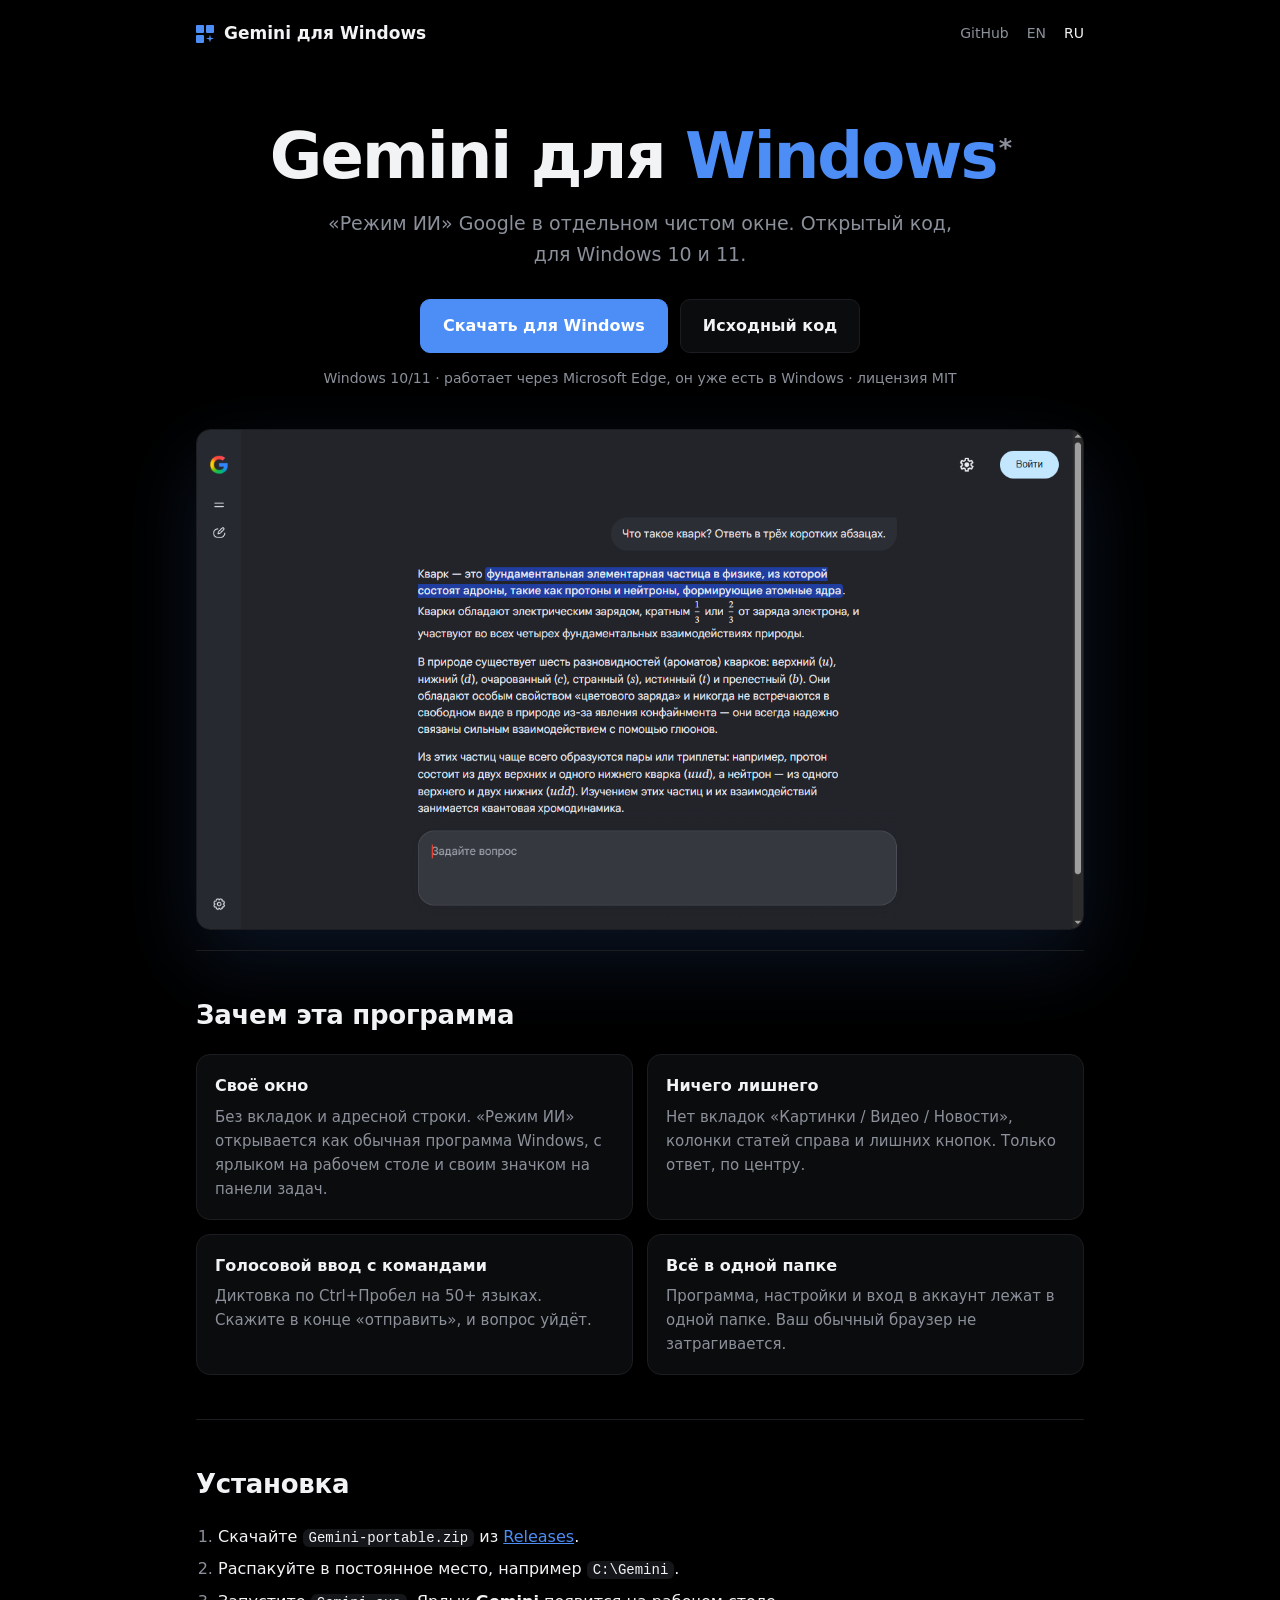
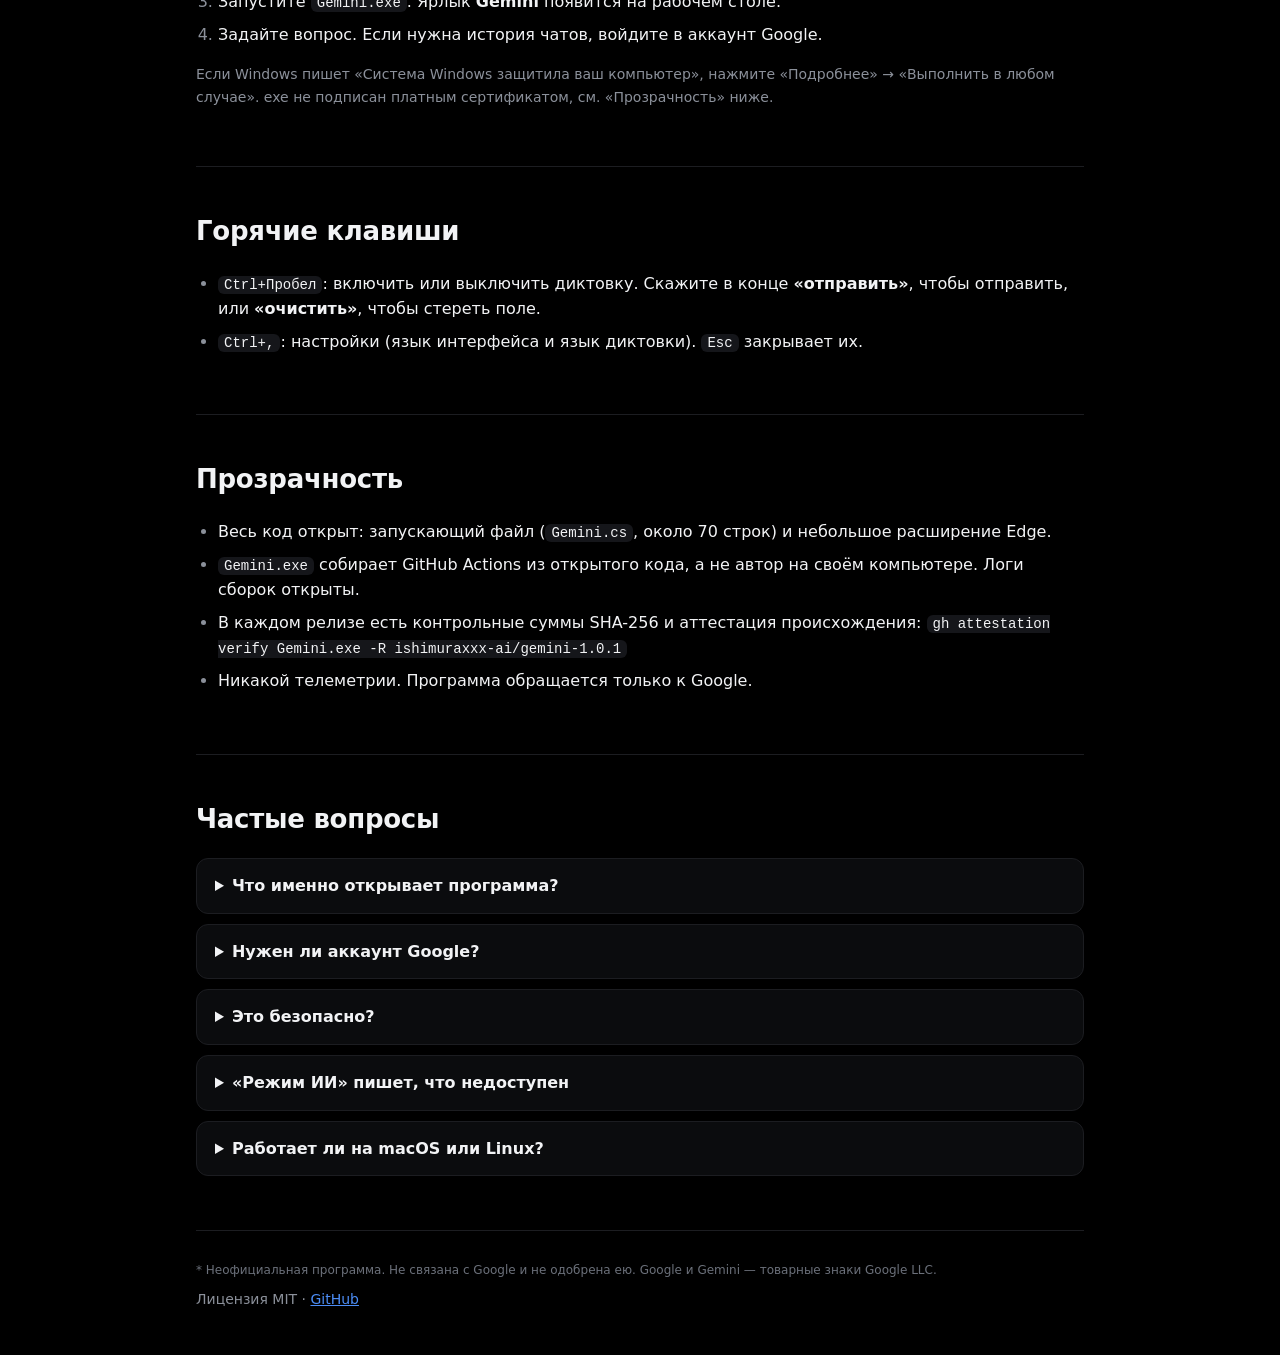
==== docs/ru/index.html @ 566ce3c9 "Gemini for Windows 1.0.1 Co-Authored-By: Claude Opus 5.5 <noreply@anthropic.com>" ====
<!doctype html>
<html lang="ru">
<head>
  <meta charset="utf-8">
  <meta name="viewport" content="width=device-width, initial-scale=1">
  <title>Gemini для Windows: «Режим ИИ» Google как программа для Windows 10/11 (бесплатно, открытый код)</title>
  <meta name="description" content="Бесплатная программа с открытым кодом для Windows 10 и 11: «Режим ИИ» Google (Gemini) в отдельном чистом окне с ярлыком на рабочем столе, без вкладок поиска и колонки источников, чат по центру и голосовой ввод с командами. Неофициальная.">
  <link rel="canonical" href="https://ishimuraxxx-ai.github.io/gemini-1.0.1/ru/">
  <link rel="alternate" hreflang="en" href="https://ishimuraxxx-ai.github.io/gemini-1.0.1/">
  <link rel="alternate" hreflang="ru" href="https://ishimuraxxx-ai.github.io/gemini-1.0.1/ru/">
  <link rel="alternate" hreflang="x-default" href="https://ishimuraxxx-ai.github.io/gemini-1.0.1/">
  <meta property="og:type" content="website">
  <meta property="og:locale" content="ru_RU">
  <meta property="og:title" content="Gemini для Windows: «Режим ИИ» Google как программа">
  <meta property="og:description" content="Бесплатная программа с открытым кодом для Windows 10 и 11: «Режим ИИ» Google (Gemini) в отдельном чистом окне.">
  <meta property="og:image" content="https://ishimuraxxx-ai.github.io/gemini-1.0.1/screenshot-ru.png">
  <meta name="theme-color" content="#000000">
  <link rel="icon" href="../logo.svg" type="image/svg+xml">
  <link rel="stylesheet" href="../style.css">
  <script type="application/ld+json">
  {
    "@context": "https://schema.org",
    "@type": "SoftwareApplication",
    "name": "Gemini для Windows",
    "inLanguage": "ru",
    "applicationCategory": "UtilitiesApplication",
    "operatingSystem": "Windows 10, Windows 11",
    "softwareVersion": "1.0.1",
    "description": "Неофициальная программа с открытым кодом для Windows 10 и 11: «Режим ИИ» Google (Gemini) в отдельном чистом окне Microsoft Edge с ярлыком на рабочем столе, без вкладок поиска и колонки источников, с чатом по центру и голосовым вводом с командами.",
    "offers": { "@type": "Offer", "price": "0", "priceCurrency": "RUB" },
    "license": "https://opensource.org/licenses/MIT",
    "downloadUrl": "https://github.com/ishimuraxxx-ai/gemini-1.0.1/releases/latest",
    "codeRepository": "https://github.com/ishimuraxxx-ai/gemini-1.0.1",
    "screenshot": "https://ishimuraxxx-ai.github.io/gemini-1.0.1/screenshot-ru.png"
  }
  </script>
  <script type="application/ld+json">
  {
    "@context": "https://schema.org",
    "@type": "FAQPage",
    "inLanguage": "ru",
    "mainEntity": [
      { "@type": "Question", "name": "Что открывает Gemini для Windows?",
        "acceptedAnswer": { "@type": "Answer", "text": "«Режим ИИ» Google (google.com/search?udm=50), ИИ-чат Google Поиска на базе Gemini, в отдельном окне Microsoft Edge. Вкладки поиска, колонка источников и лишние кнопки скрыты, чат стоит по центру." } },
      { "@type": "Question", "name": "Как установить на Windows 10 или 11?",
        "acceptedAnswer": { "@type": "Answer", "text": "Скачайте Gemini-portable.zip со страницы Releases на GitHub, распакуйте и запустите Gemini.exe. Ярлык Gemini появится на рабочем столе." } },
      { "@type": "Question", "name": "Нужен ли аккаунт Google?",
        "acceptedAnswer": { "@type": "Answer", "text": "Нет. «Режим ИИ» отвечает и без входа. Войдите в аккаунт, чтобы сохранялась история чатов." } },
      { "@type": "Question", "name": "Это безопасно?",
        "acceptedAnswer": { "@type": "Answer", "text": "Весь код открыт. Gemini.exe собирается публично на GitHub Actions с контрольными суммами SHA-256 и аттестацией происхождения. Программа не собирает данные." } },
      { "@type": "Question", "name": "Это официальная программа?",
        "acceptedAnswer": { "@type": "Answer", "text": "Нет. Это неофициальный проект с открытым кодом, не связанный с Google." } }
    ]
  }
  </script>
</head>
<body>
  <div class="wrap">
    <header>
      <a class="brand" href="index.html"><span class="win"><i></i><i></i><i></i><i></i></span>Gemini для Windows</a>
      <nav>
        <a href="https://github.com/ishimuraxxx-ai/gemini-1.0.1">GitHub</a>
        <a href="../index.html" hreflang="en">EN</a>
        <a href="index.html" aria-current="page">RU</a>
      </nav>
    </header>

    <main>
      <section class="hero">
        <h1>Gemini для <span>Windows</span><sup>*</sup></h1>
        <p class="lead">«Режим ИИ» Google в отдельном чистом окне. Открытый код, для Windows 10 и 11.</p>
        <div class="cta">
          <a class="btn primary" href="https://github.com/ishimuraxxx-ai/gemini-1.0.1/releases/latest">Скачать для Windows</a>
          <a class="btn" href="https://github.com/ishimuraxxx-ai/gemini-1.0.1">Исходный код</a>
        </div>
        <p class="note">Windows 10/11 · работает через Microsoft Edge, он уже есть в Windows · лицензия MIT</p>
        <div class="shot"><img src="../screenshot-ru.png" width="1280" height="720" alt="Gemini для Windows: ответ «Режима ИИ» Google в чистом тёмном окне, чат по центру"></div>
      </section>

      <section>
        <h2>Зачем эта программа</h2>
        <div class="grid">
          <div class="card"><h3>Своё окно</h3><p>Без вкладок и адресной строки. «Режим ИИ» открывается как обычная программа Windows, с ярлыком на рабочем столе и своим значком на панели задач.</p></div>
          <div class="card"><h3>Ничего лишнего</h3><p>Нет вкладок «Картинки / Видео / Новости», колонки статей справа и лишних кнопок. Только ответ, по центру.</p></div>
          <div class="card"><h3>Голосовой ввод с командами</h3><p>Диктовка по Ctrl+Пробел на 50+ языках. Скажите в конце «отправить», и вопрос уйдёт.</p></div>
          <div class="card"><h3>Всё в одной папке</h3><p>Программа, настройки и вход в аккаунт лежат в одной папке. Ваш обычный браузер не затрагивается.</p></div>
        </div>
      </section>

      <section>
        <h2>Установка</h2>
        <ol>
          <li>Скачайте <code>Gemini-portable.zip</code> из <a href="https://github.com/ishimuraxxx-ai/gemini-1.0.1/releases/latest">Releases</a>.</li>
          <li>Распакуйте в постоянное место, например <code>C:\Gemini</code>.</li>
          <li>Запустите <code>Gemini.exe</code>. Ярлык <b>Gemini</b> появится на рабочем столе.</li>
          <li>Задайте вопрос. Если нужна история чатов, войдите в аккаунт Google.</li>
        </ol>
        <p class="note">Если Windows пишет «Система Windows защитила ваш компьютер», нажмите «Подробнее» → «Выполнить в любом случае». exe не подписан платным сертификатом, см. «Прозрачность» ниже.</p>
      </section>

      <section>
        <h2>Горячие клавиши</h2>
        <ul>
          <li><code>Ctrl+Пробел</code>: включить или выключить диктовку. Скажите в конце <b>«отправить»</b>, чтобы отправить, или <b>«очистить»</b>, чтобы стереть поле.</li>
          <li><code>Ctrl+,</code>: настройки (язык интерфейса и язык диктовки). <code>Esc</code> закрывает их.</li>
        </ul>
      </section>

      <section>
        <h2>Прозрачность</h2>
        <ul>
          <li>Весь код открыт: запускающий файл (<code>Gemini.cs</code>, около 70 строк) и небольшое расширение Edge.</li>
          <li><code>Gemini.exe</code> собирает GitHub Actions из открытого кода, а не автор на своём компьютере. Логи сборок открыты.</li>
          <li>В каждом релизе есть контрольные суммы SHA-256 и аттестация происхождения: <code>gh attestation verify Gemini.exe -R ishimuraxxx-ai/gemini-1.0.1</code></li>
          <li>Никакой телеметрии. Программа обращается только к Google.</li>
        </ul>
      </section>

      <section>
        <h2>Частые вопросы</h2>
        <details><summary>Что именно открывает программа?</summary>
          <p>«Режим ИИ» Google (<code>google.com/search?udm=50</code>), ИИ-чат Google Поиска на базе Gemini. Программа показывает его в своём окне и прячет всё, кроме чата.</p></details>
        <details><summary>Нужен ли аккаунт Google?</summary>
          <p>Нет. «Режим ИИ» отвечает и без входа. Войдите в аккаунт, чтобы сохранялась история чатов.</p></details>
        <details><summary>Это безопасно?</summary>
          <p>Весь код открыт, exe собирается публично на GitHub Actions с контрольными суммами и аттестацией происхождения. Программа не собирает данные и хранит вход в аккаунт только в своей папке.</p></details>
        <details><summary>«Режим ИИ» пишет, что недоступен</summary>
          <p>«Режим ИИ» есть не во всех странах. Нужен VPN с сервером в стране, где он доступен.</p></details>
        <details><summary>Работает ли на macOS или Linux?</summary>
          <p>Нет, только Windows 10/11 с Microsoft Edge.</p></details>
      </section>
    </main>

    <footer>
      <p class="fine">* Неофициальная программа. Не связана с Google и не одобрена ею. Google и Gemini — товарные знаки Google LLC.</p>
      Лицензия MIT · <a href="https://github.com/ishimuraxxx-ai/gemini-1.0.1">GitHub</a>
    </footer>
  </div>
</body>
</html>
---- docs/style.css ----
:root {
  --bg: #000000; --fg: #f2f3f5; --muted: #8b909a; --line: #1c1d21; --card: #0b0c0e;
  --accent: #4c8df6; --accent-fg: #ffffff; --code: #15161a;
  color-scheme: dark;
}
* { box-sizing: border-box; }
html { -webkit-text-size-adjust: 100%; }
body {
  margin: 0; background: var(--bg); color: var(--fg);
  font: 16px/1.6 system-ui, -apple-system, "Segoe UI", Roboto, sans-serif;
}
.wrap { max-width: 920px; margin: 0 auto; padding: 0 16px; }
header { padding: 20px 0; display: flex; justify-content: space-between; align-items: center; gap: 12px; }
header .brand { display: flex; align-items: center; gap: 10px; font-weight: 700; font-size: 17px; color: var(--fg); text-decoration: none; }
header .brand .win { width: 18px; height: 18px; display: grid; grid-template-columns: 1fr 1fr; gap: 2px; }
header .brand .win i { background: var(--accent); border-radius: 1px; }
header .brand .win i:last-child { border-radius: 0; clip-path: polygon(50% 0, 60% 40%, 100% 50%, 60% 60%, 50% 100%, 40% 60%, 0 50%, 40% 40%); }
header nav { display: flex; gap: 18px; font-size: 14px; }
header nav a { color: var(--muted); text-decoration: none; }
header nav a:hover, header nav a[aria-current] { color: var(--fg); }
.hero { padding: 56px 0 12px; text-align: center; }
.badge { display: inline-block; font-size: 13px; color: var(--muted); border: 1px solid var(--line); border-radius: 999px; padding: 4px 12px; margin-bottom: 20px; }
.hero h1 { font-size: clamp(34px, 7vw, 64px); line-height: 1.05; margin: 0 0 18px; letter-spacing: -0.03em; font-weight: 800; }
.hero h1 span { color: var(--accent); }
.hero h1 sup { font-size: .4em; color: var(--muted); font-weight: 600; vertical-align: super; margin-left: 2px; }
.hero p.lead { font-size: 19px; color: var(--muted); margin: 0 auto 30px; max-width: 640px; }
.cta { display: flex; flex-wrap: wrap; justify-content: center; gap: 12px; margin-bottom: 14px; }
.btn {
  display: inline-block; padding: 13px 22px; border-radius: 10px; font-weight: 600; text-decoration: none;
  border: 1px solid var(--line); color: var(--fg); background: var(--card);
}
.btn:hover { border-color: #33353b; }
.btn.primary { background: var(--accent); border-color: var(--accent); color: var(--accent-fg); }
.btn.primary:hover { filter: brightness(1.08); }
.note { font-size: 14px; color: var(--muted); }
.shot { margin: 40px 0 8px; border-radius: 14px; overflow: hidden; border: 1px solid var(--line); box-shadow: 0 30px 80px rgba(76,141,246,.14); }
.shot img { display: block; width: 100%; height: auto; }
section { padding: 44px 0; border-top: 1px solid var(--line); }
section.hero { border-top: none; }
h2 { font-size: 26px; margin: 0 0 18px; letter-spacing: -0.01em; }
.grid { display: grid; grid-template-columns: repeat(2, 1fr); gap: 14px; }
@media (max-width: 640px) { .grid { grid-template-columns: 1fr; } }
.card { background: var(--card); border: 1px solid var(--line); border-radius: 14px; padding: 18px; }
.card h3 { margin: 0 0 6px; font-size: 16px; }
.card p { margin: 0; color: var(--muted); font-size: 15px; }
ol, ul { padding-left: 22px; }
li { margin: 7px 0; }
li::marker { color: var(--muted); }
code, pre { font-family: ui-monospace, Consolas, monospace; font-size: 14px; background: var(--code); border-radius: 6px; }
code { padding: 1px 6px; }
details { border: 1px solid var(--line); border-radius: 12px; padding: 14px 18px; margin: 10px 0; background: var(--card); }
summary { cursor: pointer; font-weight: 600; }
details p { margin: 10px 0 0; color: var(--muted); }
a { color: var(--accent); }
footer { padding: 30px 0 44px; border-top: 1px solid var(--line); color: var(--muted); font-size: 14px; }
footer .fine { margin: 0 0 8px; font-size: 12px; color: #6b707a; }
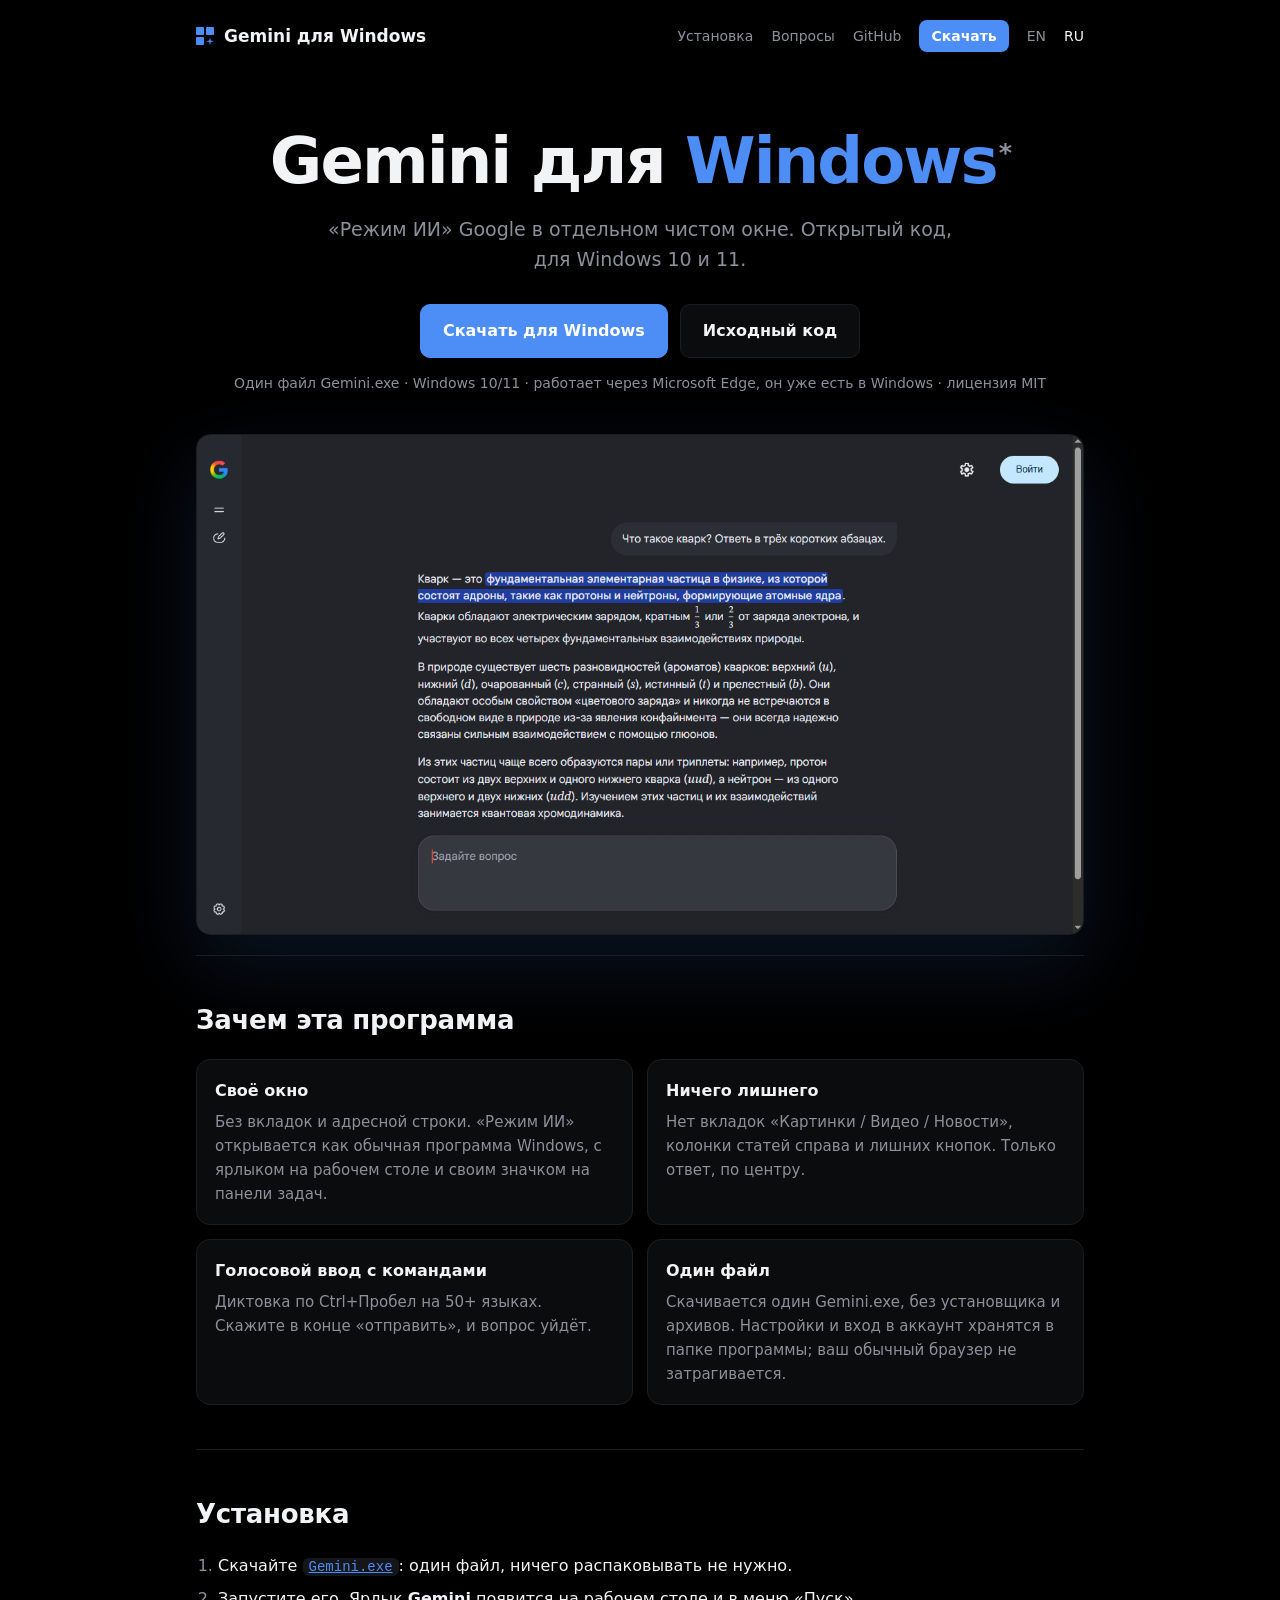
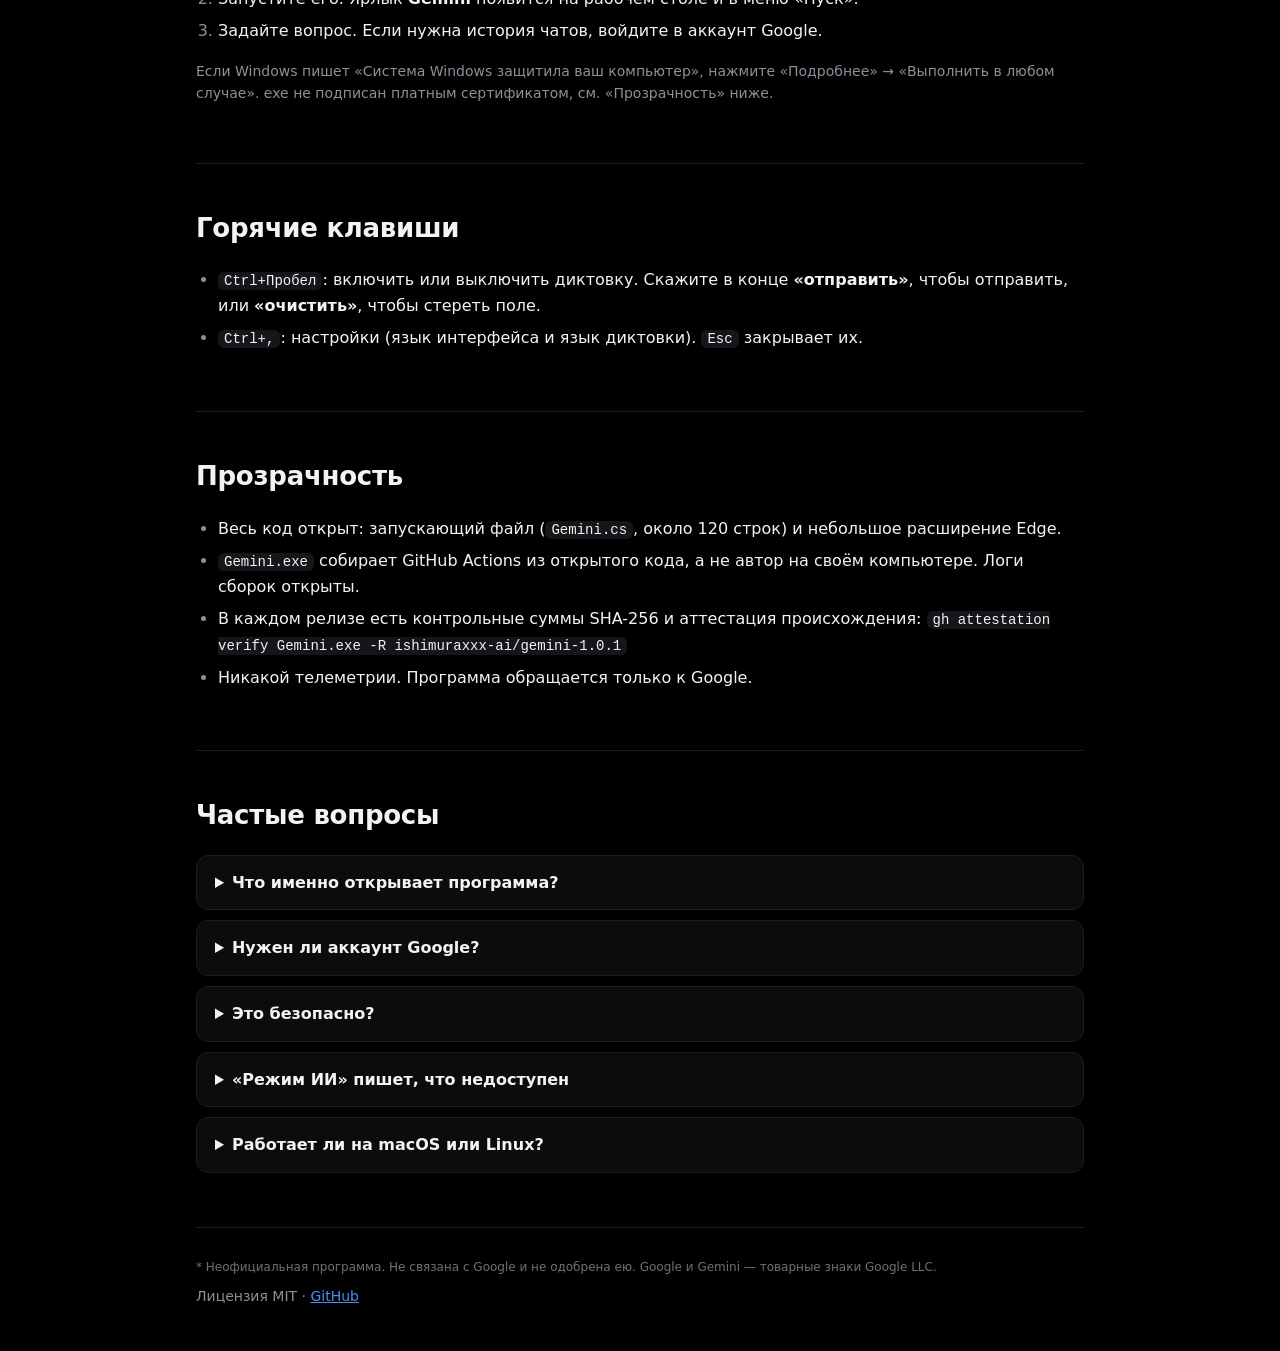
==== commit 77329815: "One-file download: Gemini.exe with the extension built in - build.ps1 embeds extension/ into Gemini." ====
--- a/docs/ru/index.html
+++ b/docs/ru/index.html
@@ -25,11 +25,11 @@
     "inLanguage": "ru",
     "applicationCategory": "UtilitiesApplication",
     "operatingSystem": "Windows 10, Windows 11",
-    "softwareVersion": "1.0.1",
+    "softwareVersion": "1.0.2",
     "description": "Неофициальная программа с открытым кодом для Windows 10 и 11: «Режим ИИ» Google (Gemini) в отдельном чистом окне Microsoft Edge с ярлыком на рабочем столе, без вкладок поиска и колонки источников, с чатом по центру и голосовым вводом с командами.",
     "offers": { "@type": "Offer", "price": "0", "priceCurrency": "RUB" },
     "license": "https://opensource.org/licenses/MIT",
-    "downloadUrl": "https://github.com/ishimuraxxx-ai/gemini-1.0.1/releases/latest",
+    "downloadUrl": "https://github.com/ishimuraxxx-ai/gemini-1.0.1/releases/latest/download/Gemini.exe",
     "codeRepository": "https://github.com/ishimuraxxx-ai/gemini-1.0.1",
     "screenshot": "https://ishimuraxxx-ai.github.io/gemini-1.0.1/screenshot-ru.png"
   }
@@ -43,7 +43,7 @@
       { "@type": "Question", "name": "Что открывает Gemini для Windows?",
         "acceptedAnswer": { "@type": "Answer", "text": "«Режим ИИ» Google (google.com/search?udm=50), ИИ-чат Google Поиска на базе Gemini, в отдельном окне Microsoft Edge. Вкладки поиска, колонка источников и лишние кнопки скрыты, чат стоит по центру." } },
       { "@type": "Question", "name": "Как установить на Windows 10 или 11?",
-        "acceptedAnswer": { "@type": "Answer", "text": "Скачайте Gemini-portable.zip со страницы Releases на GitHub, распакуйте и запустите Gemini.exe. Ярлык Gemini появится на рабочем столе." } },
+        "acceptedAnswer": { "@type": "Answer", "text": "Скачайте Gemini.exe (один файл) со страницы Releases на GitHub и запустите. Ярлык Gemini появится на рабочем столе и в меню «Пуск»." } },
       { "@type": "Question", "name": "Нужен ли аккаунт Google?",
         "acceptedAnswer": { "@type": "Answer", "text": "Нет. «Режим ИИ» отвечает и без входа. Войдите в аккаунт, чтобы сохранялась история чатов." } },
       { "@type": "Question", "name": "Это безопасно?",
@@ -59,7 +59,10 @@
     <header>
       <a class="brand" href="index.html"><span class="win"><i></i><i></i><i></i><i></i></span>Gemini для Windows</a>
       <nav>
+        <a href="#install">Установка</a>
+        <a href="#faq">Вопросы</a>
         <a href="https://github.com/ishimuraxxx-ai/gemini-1.0.1">GitHub</a>
+        <a class="dl" href="https://github.com/ishimuraxxx-ai/gemini-1.0.1/releases/latest/download/Gemini.exe">Скачать</a>
         <a href="../index.html" hreflang="en">EN</a>
         <a href="index.html" aria-current="page">RU</a>
       </nav>
@@ -70,10 +73,10 @@
         <h1>Gemini для <span>Windows</span><sup>*</sup></h1>
         <p class="lead">«Режим ИИ» Google в отдельном чистом окне. Открытый код, для Windows 10 и 11.</p>
         <div class="cta">
-          <a class="btn primary" href="https://github.com/ishimuraxxx-ai/gemini-1.0.1/releases/latest">Скачать для Windows</a>
+          <a class="btn primary" href="https://github.com/ishimuraxxx-ai/gemini-1.0.1/releases/latest/download/Gemini.exe">Скачать для Windows</a>
           <a class="btn" href="https://github.com/ishimuraxxx-ai/gemini-1.0.1">Исходный код</a>
         </div>
-        <p class="note">Windows 10/11 · работает через Microsoft Edge, он уже есть в Windows · лицензия MIT</p>
+        <p class="note">Один файл Gemini.exe · Windows 10/11 · работает через Microsoft Edge, он уже есть в Windows · лицензия MIT</p>
         <div class="shot"><img src="../screenshot-ru.png" width="1280" height="720" alt="Gemini для Windows: ответ «Режима ИИ» Google в чистом тёмном окне, чат по центру"></div>
       </section>
 
@@ -83,16 +86,15 @@
           <div class="card"><h3>Своё окно</h3><p>Без вкладок и адресной строки. «Режим ИИ» открывается как обычная программа Windows, с ярлыком на рабочем столе и своим значком на панели задач.</p></div>
           <div class="card"><h3>Ничего лишнего</h3><p>Нет вкладок «Картинки / Видео / Новости», колонки статей справа и лишних кнопок. Только ответ, по центру.</p></div>
           <div class="card"><h3>Голосовой ввод с командами</h3><p>Диктовка по Ctrl+Пробел на 50+ языках. Скажите в конце «отправить», и вопрос уйдёт.</p></div>
-          <div class="card"><h3>Всё в одной папке</h3><p>Программа, настройки и вход в аккаунт лежат в одной папке. Ваш обычный браузер не затрагивается.</p></div>
+          <div class="card"><h3>Один файл</h3><p>Скачивается один Gemini.exe, без установщика и архивов. Настройки и вход в аккаунт хранятся в папке программы; ваш обычный браузер не затрагивается.</p></div>
         </div>
       </section>
 
-      <section>
+      <section id="install">
         <h2>Установка</h2>
         <ol>
-          <li>Скачайте <code>Gemini-portable.zip</code> из <a href="https://github.com/ishimuraxxx-ai/gemini-1.0.1/releases/latest">Releases</a>.</li>
-          <li>Распакуйте в постоянное место, например <code>C:\Gemini</code>.</li>
-          <li>Запустите <code>Gemini.exe</code>. Ярлык <b>Gemini</b> появится на рабочем столе.</li>
+          <li>Скачайте <a href="https://github.com/ishimuraxxx-ai/gemini-1.0.1/releases/latest/download/Gemini.exe"><code>Gemini.exe</code></a>: один файл, ничего распаковывать не нужно.</li>
+          <li>Запустите его. Ярлык <b>Gemini</b> появится на рабочем столе и в меню «Пуск».</li>
           <li>Задайте вопрос. Если нужна история чатов, войдите в аккаунт Google.</li>
         </ol>
         <p class="note">Если Windows пишет «Система Windows защитила ваш компьютер», нажмите «Подробнее» → «Выполнить в любом случае». exe не подписан платным сертификатом, см. «Прозрачность» ниже.</p>
@@ -109,14 +111,14 @@
       <section>
         <h2>Прозрачность</h2>
         <ul>
-          <li>Весь код открыт: запускающий файл (<code>Gemini.cs</code>, около 70 строк) и небольшое расширение Edge.</li>
+          <li>Весь код открыт: запускающий файл (<code>Gemini.cs</code>, около 120 строк) и небольшое расширение Edge.</li>
           <li><code>Gemini.exe</code> собирает GitHub Actions из открытого кода, а не автор на своём компьютере. Логи сборок открыты.</li>
           <li>В каждом релизе есть контрольные суммы SHA-256 и аттестация происхождения: <code>gh attestation verify Gemini.exe -R ishimuraxxx-ai/gemini-1.0.1</code></li>
           <li>Никакой телеметрии. Программа обращается только к Google.</li>
         </ul>
       </section>
 
-      <section>
+      <section id="faq">
         <h2>Частые вопросы</h2>
         <details><summary>Что именно открывает программа?</summary>
           <p>«Режим ИИ» Google (<code>google.com/search?udm=50</code>), ИИ-чат Google Поиска на базе Gemini. Программа показывает его в своём окне и прячет всё, кроме чата.</p></details>
--- a/docs/style.css
+++ b/docs/style.css
@@ -15,9 +15,12 @@
 header .brand .win { width: 18px; height: 18px; display: grid; grid-template-columns: 1fr 1fr; gap: 2px; }
 header .brand .win i { background: var(--accent); border-radius: 1px; }
 header .brand .win i:last-child { border-radius: 0; clip-path: polygon(50% 0, 60% 40%, 100% 50%, 60% 60%, 50% 100%, 40% 60%, 0 50%, 40% 40%); }
-header nav { display: flex; gap: 18px; font-size: 14px; }
+header nav { display: flex; flex-wrap: wrap; justify-content: flex-end; align-items: center; gap: 6px 18px; font-size: 14px; }
 header nav a { color: var(--muted); text-decoration: none; }
 header nav a:hover, header nav a[aria-current] { color: var(--fg); }
+header nav a.dl { color: var(--accent-fg); background: var(--accent); padding: 5px 12px; border-radius: 8px; font-weight: 600; }
+header nav a.dl:hover { filter: brightness(1.08); }
+@media (max-width: 560px) { header nav a[href^="#"] { display: none; } }
 .hero { padding: 56px 0 12px; text-align: center; }
 .badge { display: inline-block; font-size: 13px; color: var(--muted); border: 1px solid var(--line); border-radius: 999px; padding: 4px 12px; margin-bottom: 20px; }
 .hero h1 { font-size: clamp(34px, 7vw, 64px); line-height: 1.05; margin: 0 0 18px; letter-spacing: -0.03em; font-weight: 800; }
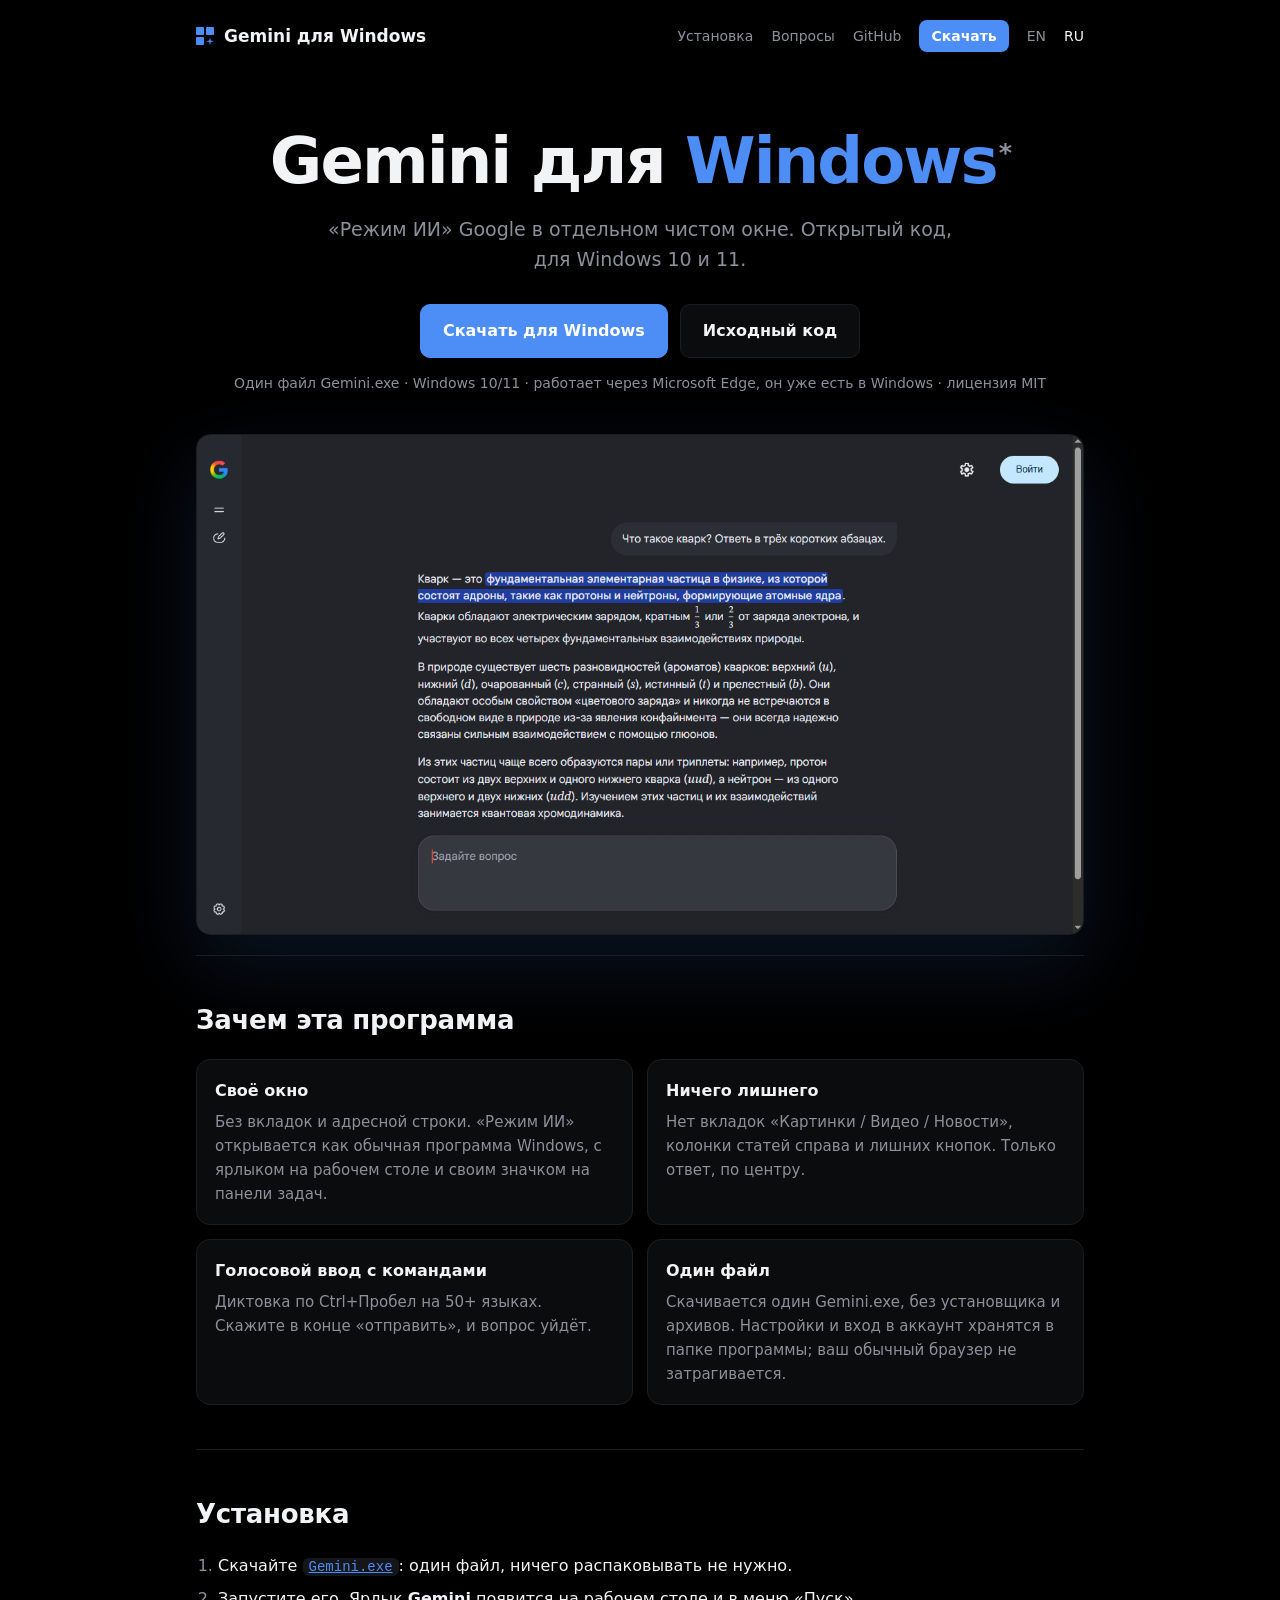
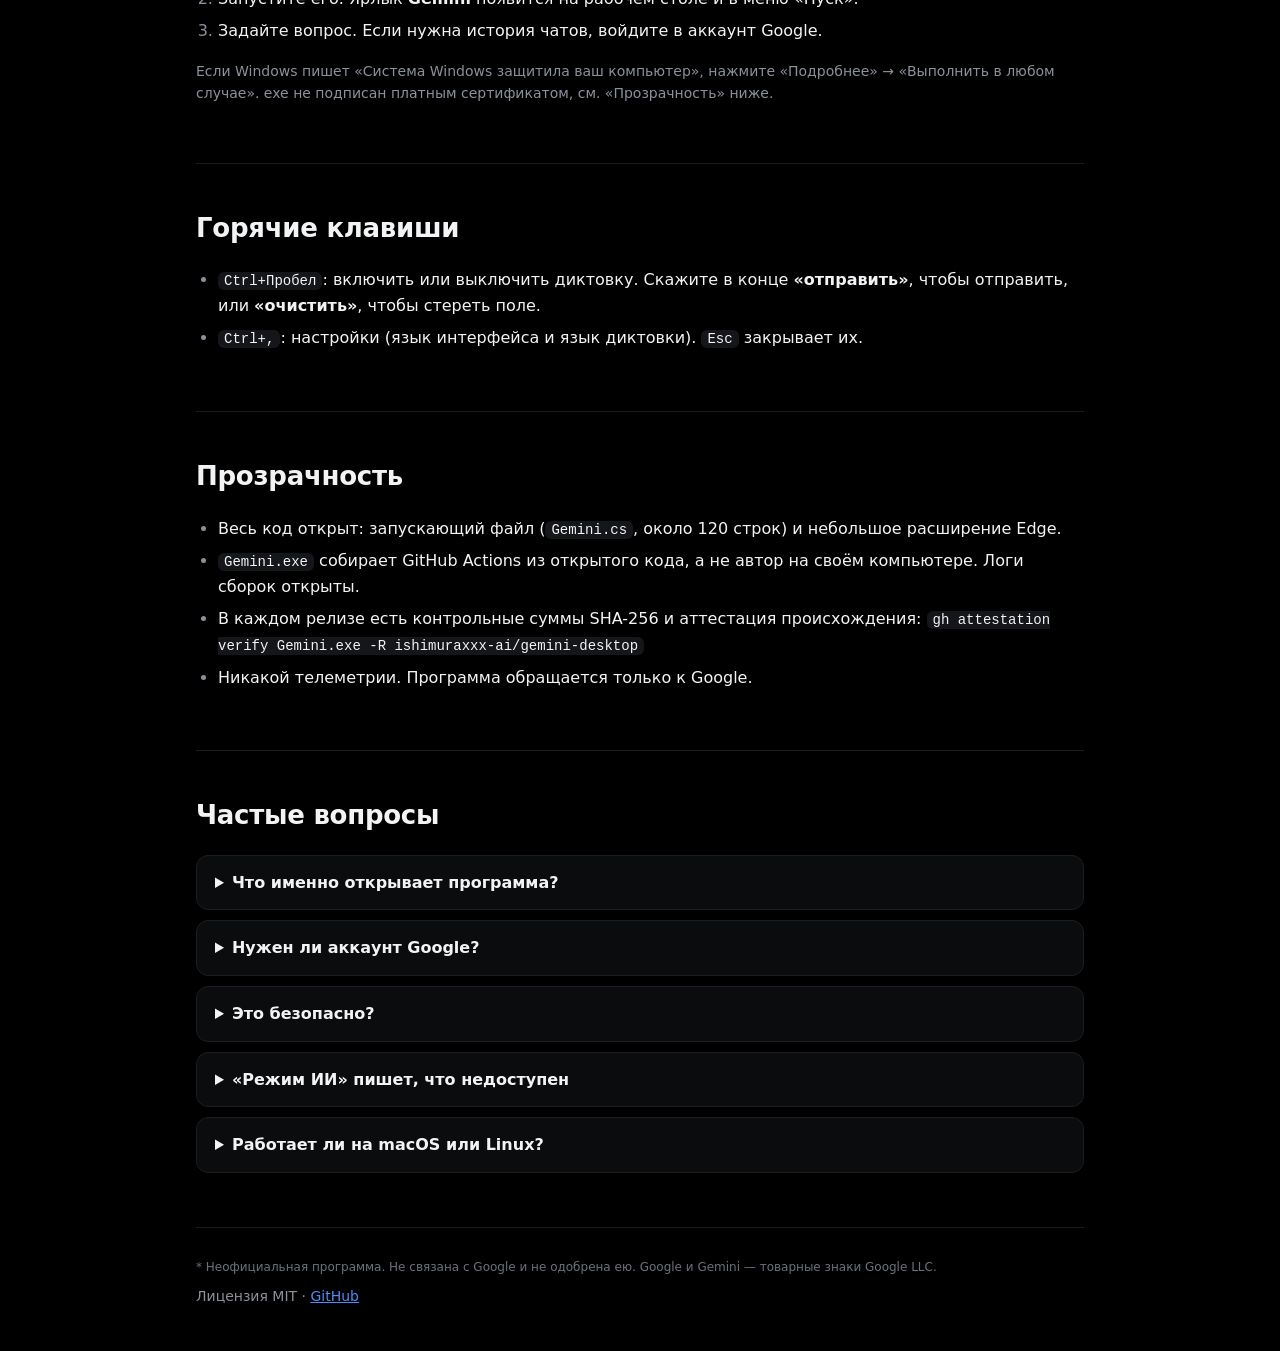
==== commit 6202fe36: "Repository renamed to gemini-desktop: update links Co-Authored-By: Claude Opus 5.5 <noreply@anthropi" ====
--- a/docs/ru/index.html
+++ b/docs/ru/index.html
@@ -5,15 +5,15 @@
   <meta name="viewport" content="width=device-width, initial-scale=1">
   <title>Gemini для Windows: «Режим ИИ» Google как программа для Windows 10/11 (бесплатно, открытый код)</title>
   <meta name="description" content="Бесплатная программа с открытым кодом для Windows 10 и 11: «Режим ИИ» Google (Gemini) в отдельном чистом окне с ярлыком на рабочем столе, без вкладок поиска и колонки источников, чат по центру и голосовой ввод с командами. Неофициальная.">
-  <link rel="canonical" href="https://ishimuraxxx-ai.github.io/gemini-1.0.1/ru/">
-  <link rel="alternate" hreflang="en" href="https://ishimuraxxx-ai.github.io/gemini-1.0.1/">
-  <link rel="alternate" hreflang="ru" href="https://ishimuraxxx-ai.github.io/gemini-1.0.1/ru/">
-  <link rel="alternate" hreflang="x-default" href="https://ishimuraxxx-ai.github.io/gemini-1.0.1/">
+  <link rel="canonical" href="https://ishimuraxxx-ai.github.io/gemini-desktop/ru/">
+  <link rel="alternate" hreflang="en" href="https://ishimuraxxx-ai.github.io/gemini-desktop/">
+  <link rel="alternate" hreflang="ru" href="https://ishimuraxxx-ai.github.io/gemini-desktop/ru/">
+  <link rel="alternate" hreflang="x-default" href="https://ishimuraxxx-ai.github.io/gemini-desktop/">
   <meta property="og:type" content="website">
   <meta property="og:locale" content="ru_RU">
   <meta property="og:title" content="Gemini для Windows: «Режим ИИ» Google как программа">
   <meta property="og:description" content="Бесплатная программа с открытым кодом для Windows 10 и 11: «Режим ИИ» Google (Gemini) в отдельном чистом окне.">
-  <meta property="og:image" content="https://ishimuraxxx-ai.github.io/gemini-1.0.1/screenshot-ru.png">
+  <meta property="og:image" content="https://ishimuraxxx-ai.github.io/gemini-desktop/screenshot-ru.png">
   <meta name="theme-color" content="#000000">
   <link rel="icon" href="../logo.svg" type="image/svg+xml">
   <link rel="stylesheet" href="../style.css">
@@ -25,13 +25,13 @@
     "inLanguage": "ru",
     "applicationCategory": "UtilitiesApplication",
     "operatingSystem": "Windows 10, Windows 11",
-    "softwareVersion": "1.0.2",
+    "softwareVersion": "1.0.3",
     "description": "Неофициальная программа с открытым кодом для Windows 10 и 11: «Режим ИИ» Google (Gemini) в отдельном чистом окне Microsoft Edge с ярлыком на рабочем столе, без вкладок поиска и колонки источников, с чатом по центру и голосовым вводом с командами.",
     "offers": { "@type": "Offer", "price": "0", "priceCurrency": "RUB" },
     "license": "https://opensource.org/licenses/MIT",
-    "downloadUrl": "https://github.com/ishimuraxxx-ai/gemini-1.0.1/releases/latest/download/Gemini.exe",
-    "codeRepository": "https://github.com/ishimuraxxx-ai/gemini-1.0.1",
-    "screenshot": "https://ishimuraxxx-ai.github.io/gemini-1.0.1/screenshot-ru.png"
+    "downloadUrl": "https://github.com/ishimuraxxx-ai/gemini-desktop/releases/latest/download/Gemini.exe",
+    "codeRepository": "https://github.com/ishimuraxxx-ai/gemini-desktop",
+    "screenshot": "https://ishimuraxxx-ai.github.io/gemini-desktop/screenshot-ru.png"
   }
   </script>
   <script type="application/ld+json">
@@ -61,8 +61,8 @@
       <nav>
         <a href="#install">Установка</a>
         <a href="#faq">Вопросы</a>
-        <a href="https://github.com/ishimuraxxx-ai/gemini-1.0.1">GitHub</a>
-        <a class="dl" href="https://github.com/ishimuraxxx-ai/gemini-1.0.1/releases/latest/download/Gemini.exe">Скачать</a>
+        <a href="https://github.com/ishimuraxxx-ai/gemini-desktop">GitHub</a>
+        <a class="dl" href="https://github.com/ishimuraxxx-ai/gemini-desktop/releases/latest/download/Gemini.exe">Скачать</a>
         <a href="../index.html" hreflang="en">EN</a>
         <a href="index.html" aria-current="page">RU</a>
       </nav>
@@ -73,8 +73,8 @@
         <h1>Gemini для <span>Windows</span><sup>*</sup></h1>
         <p class="lead">«Режим ИИ» Google в отдельном чистом окне. Открытый код, для Windows 10 и 11.</p>
         <div class="cta">
-          <a class="btn primary" href="https://github.com/ishimuraxxx-ai/gemini-1.0.1/releases/latest/download/Gemini.exe">Скачать для Windows</a>
-          <a class="btn" href="https://github.com/ishimuraxxx-ai/gemini-1.0.1">Исходный код</a>
+          <a class="btn primary" href="https://github.com/ishimuraxxx-ai/gemini-desktop/releases/latest/download/Gemini.exe">Скачать для Windows</a>
+          <a class="btn" href="https://github.com/ishimuraxxx-ai/gemini-desktop">Исходный код</a>
         </div>
         <p class="note">Один файл Gemini.exe · Windows 10/11 · работает через Microsoft Edge, он уже есть в Windows · лицензия MIT</p>
         <div class="shot"><img src="../screenshot-ru.png" width="1280" height="720" alt="Gemini для Windows: ответ «Режима ИИ» Google в чистом тёмном окне, чат по центру"></div>
@@ -93,7 +93,7 @@
       <section id="install">
         <h2>Установка</h2>
         <ol>
-          <li>Скачайте <a href="https://github.com/ishimuraxxx-ai/gemini-1.0.1/releases/latest/download/Gemini.exe"><code>Gemini.exe</code></a>: один файл, ничего распаковывать не нужно.</li>
+          <li>Скачайте <a href="https://github.com/ishimuraxxx-ai/gemini-desktop/releases/latest/download/Gemini.exe"><code>Gemini.exe</code></a>: один файл, ничего распаковывать не нужно.</li>
           <li>Запустите его. Ярлык <b>Gemini</b> появится на рабочем столе и в меню «Пуск».</li>
           <li>Задайте вопрос. Если нужна история чатов, войдите в аккаунт Google.</li>
         </ol>
@@ -113,7 +113,7 @@
         <ul>
           <li>Весь код открыт: запускающий файл (<code>Gemini.cs</code>, около 120 строк) и небольшое расширение Edge.</li>
           <li><code>Gemini.exe</code> собирает GitHub Actions из открытого кода, а не автор на своём компьютере. Логи сборок открыты.</li>
-          <li>В каждом релизе есть контрольные суммы SHA-256 и аттестация происхождения: <code>gh attestation verify Gemini.exe -R ishimuraxxx-ai/gemini-1.0.1</code></li>
+          <li>В каждом релизе есть контрольные суммы SHA-256 и аттестация происхождения: <code>gh attestation verify Gemini.exe -R ishimuraxxx-ai/gemini-desktop</code></li>
           <li>Никакой телеметрии. Программа обращается только к Google.</li>
         </ul>
       </section>
@@ -135,7 +135,7 @@
 
     <footer>
       <p class="fine">* Неофициальная программа. Не связана с Google и не одобрена ею. Google и Gemini — товарные знаки Google LLC.</p>
-      Лицензия MIT · <a href="https://github.com/ishimuraxxx-ai/gemini-1.0.1">GitHub</a>
+      Лицензия MIT · <a href="https://github.com/ishimuraxxx-ai/gemini-desktop">GitHub</a>
     </footer>
   </div>
 </body>
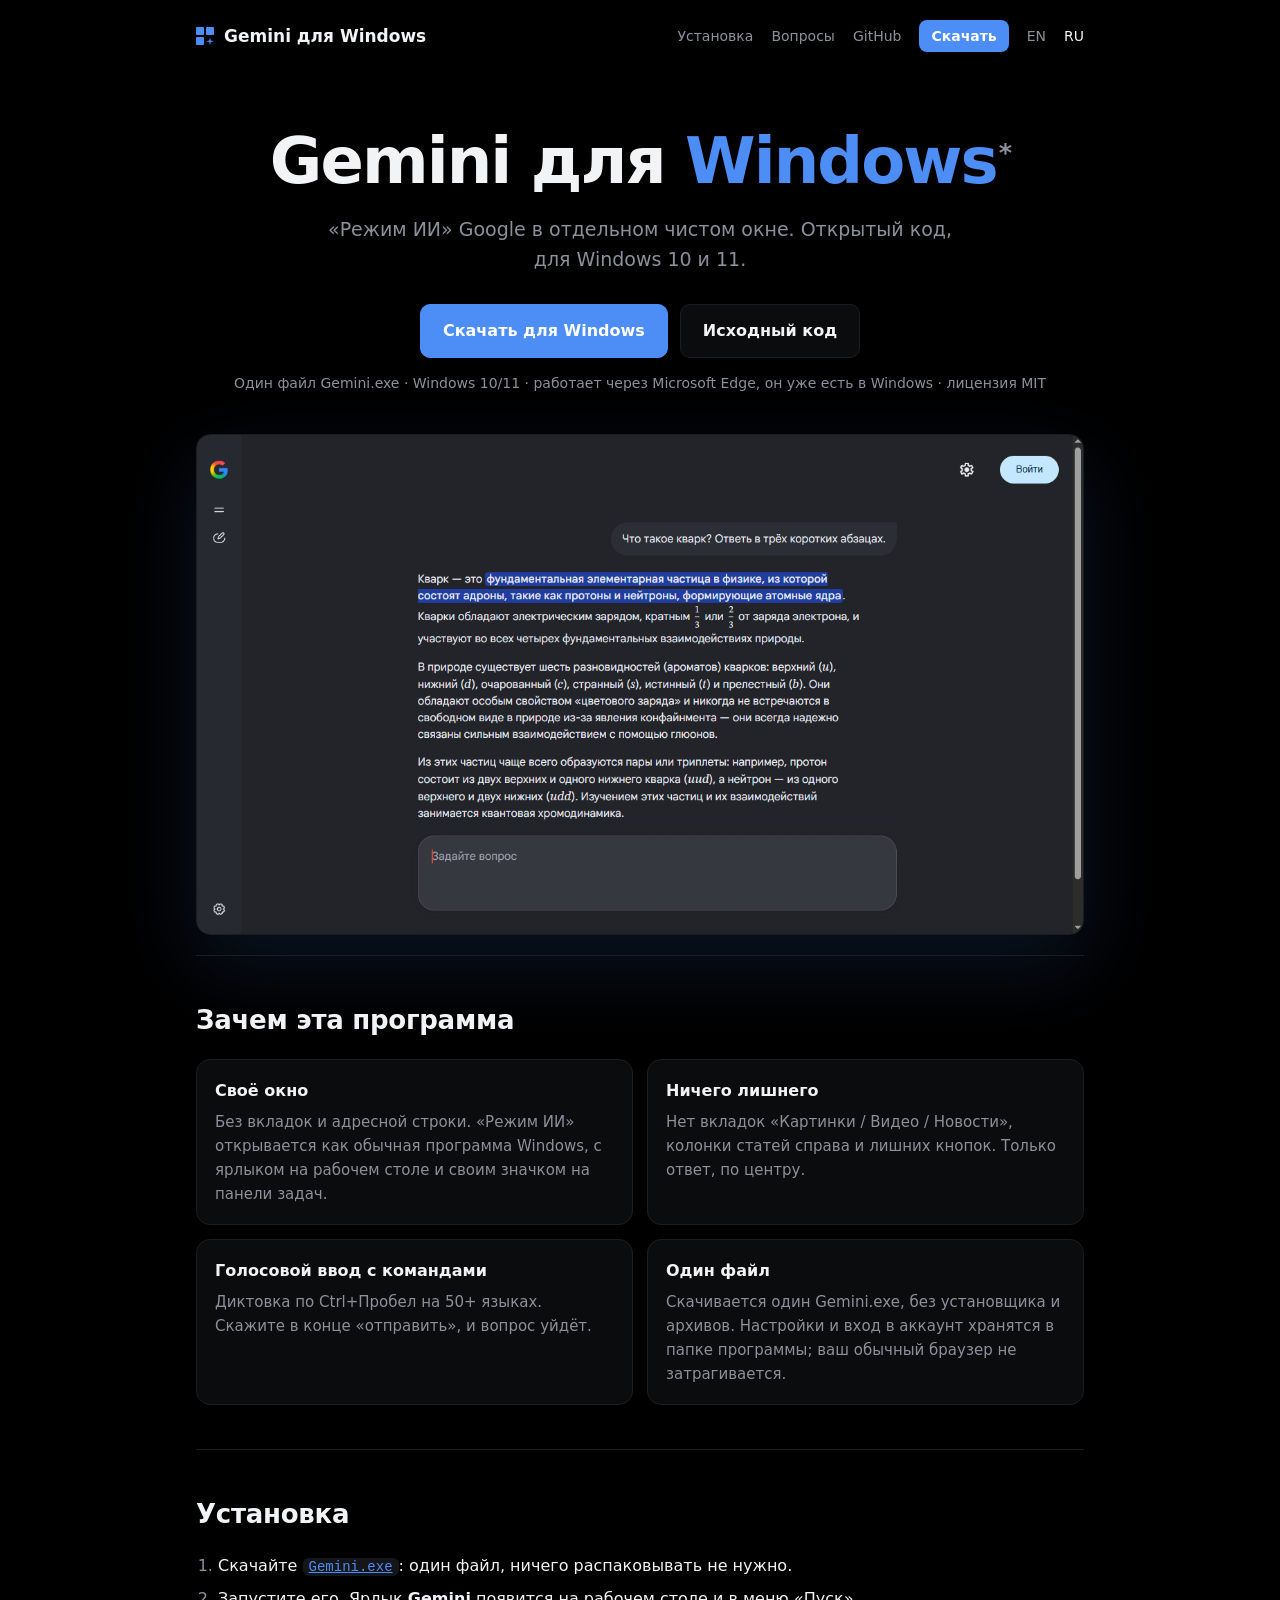
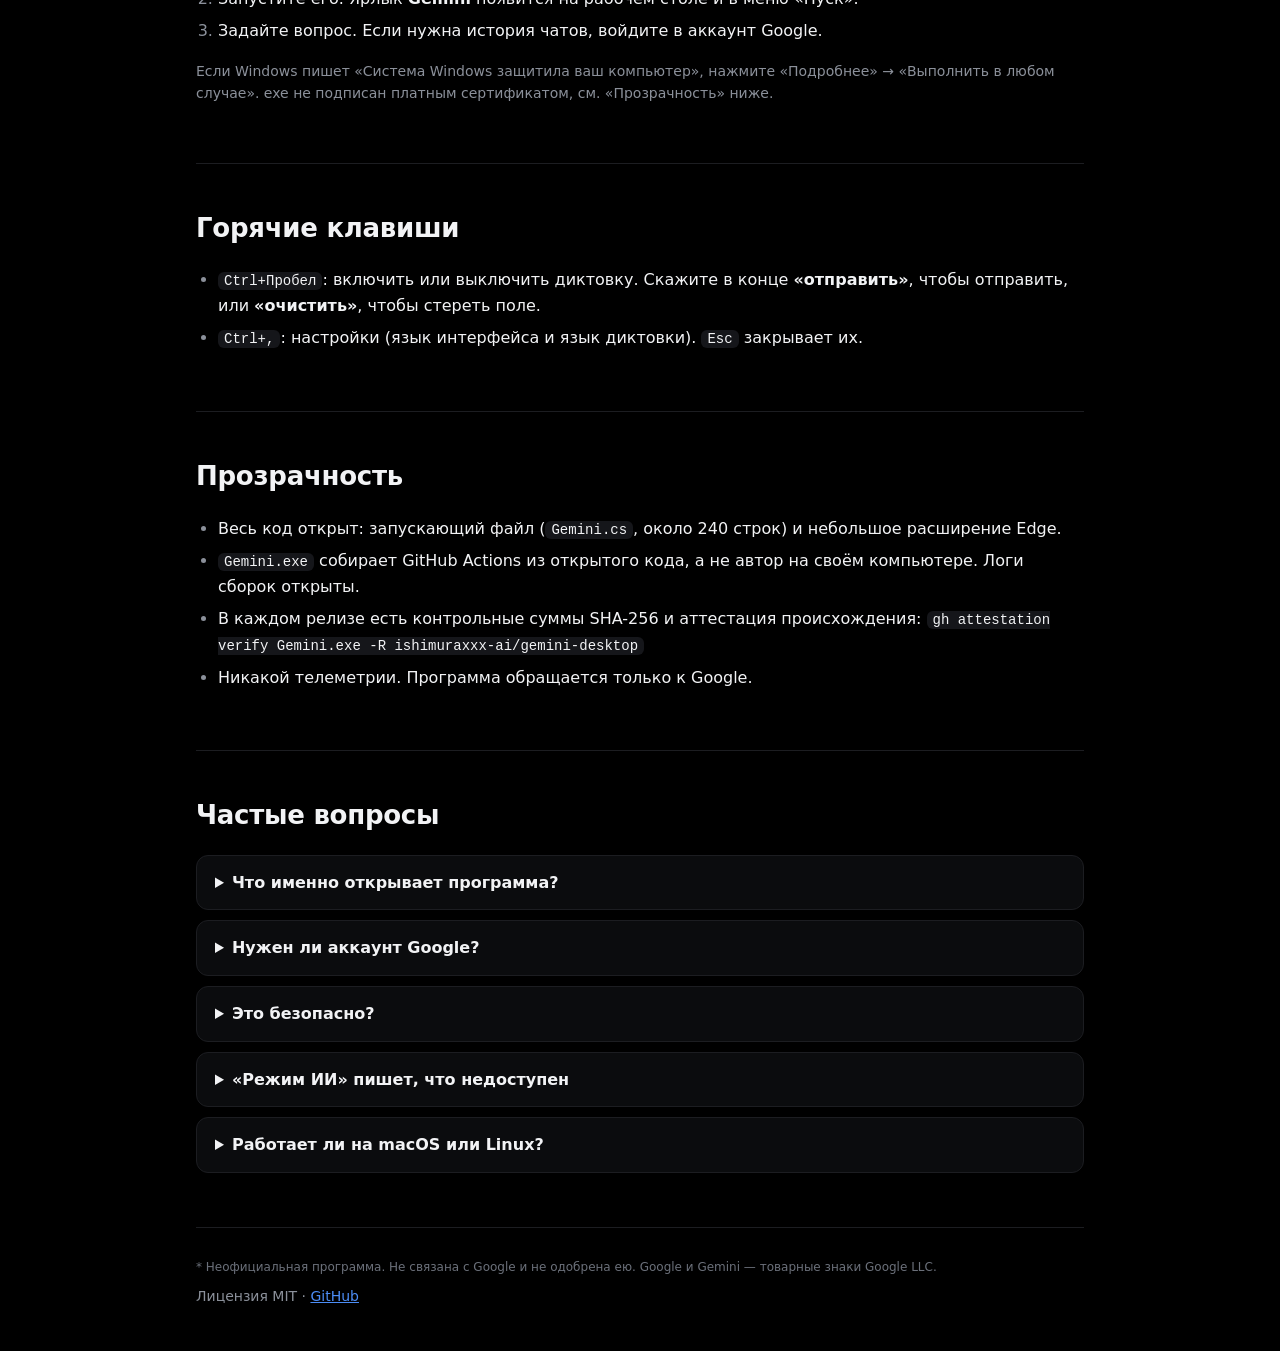
==== commit 42ea3d39: "No Edge icon on the taskbar while the app starts (1.0.4) Shortcuts now carry the same AppUserModelID" ====
--- a/docs/ru/index.html
+++ b/docs/ru/index.html
@@ -25,7 +25,7 @@
     "inLanguage": "ru",
     "applicationCategory": "UtilitiesApplication",
     "operatingSystem": "Windows 10, Windows 11",
-    "softwareVersion": "1.0.3",
+    "softwareVersion": "1.0.4",
     "description": "Неофициальная программа с открытым кодом для Windows 10 и 11: «Режим ИИ» Google (Gemini) в отдельном чистом окне Microsoft Edge с ярлыком на рабочем столе, без вкладок поиска и колонки источников, с чатом по центру и голосовым вводом с командами.",
     "offers": { "@type": "Offer", "price": "0", "priceCurrency": "RUB" },
     "license": "https://opensource.org/licenses/MIT",
@@ -111,7 +111,7 @@
       <section>
         <h2>Прозрачность</h2>
         <ul>
-          <li>Весь код открыт: запускающий файл (<code>Gemini.cs</code>, около 120 строк) и небольшое расширение Edge.</li>
+          <li>Весь код открыт: запускающий файл (<code>Gemini.cs</code>, около 240 строк) и небольшое расширение Edge.</li>
           <li><code>Gemini.exe</code> собирает GitHub Actions из открытого кода, а не автор на своём компьютере. Логи сборок открыты.</li>
           <li>В каждом релизе есть контрольные суммы SHA-256 и аттестация происхождения: <code>gh attestation verify Gemini.exe -R ishimuraxxx-ai/gemini-desktop</code></li>
           <li>Никакой телеметрии. Программа обращается только к Google.</li>
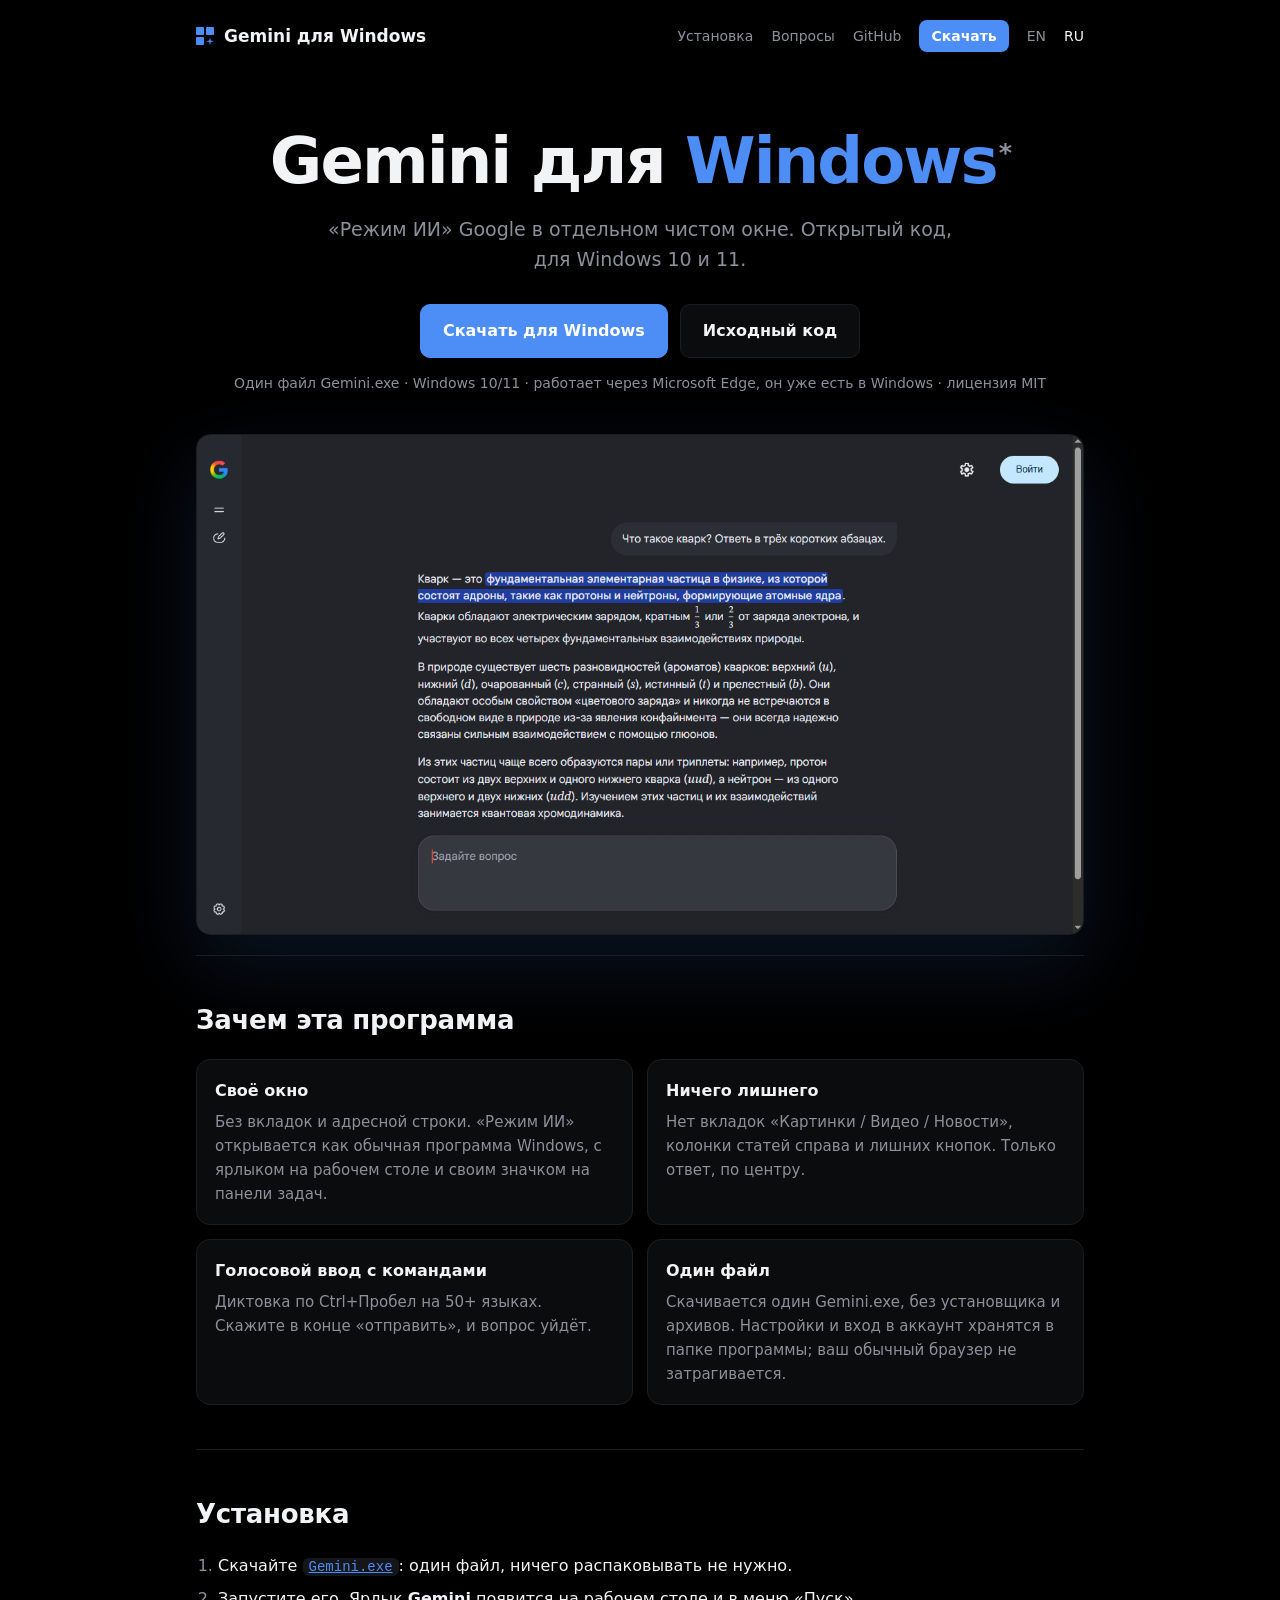
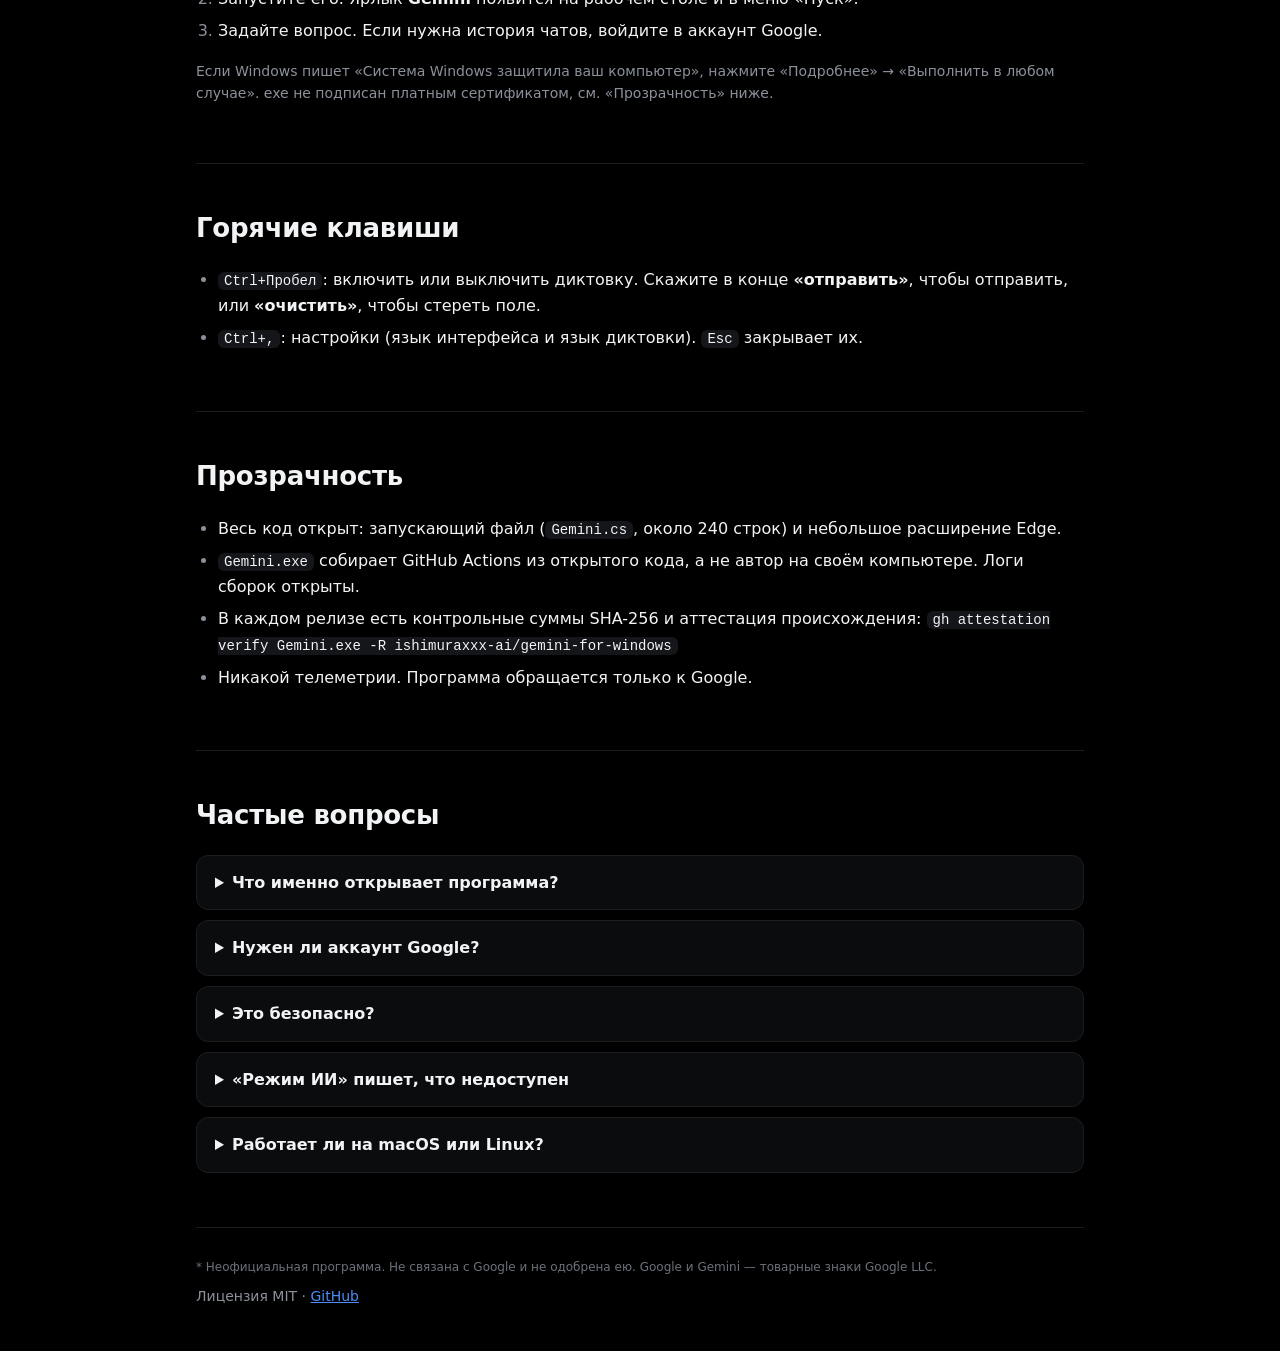
==== commit 035c8a8d: "Repository name: gemini-for-windows gemini-desktop is already used by a similar project (bwendell/ge" ====
--- a/docs/ru/index.html
+++ b/docs/ru/index.html
@@ -5,15 +5,15 @@
   <meta name="viewport" content="width=device-width, initial-scale=1">
   <title>Gemini для Windows: «Режим ИИ» Google как программа для Windows 10/11 (бесплатно, открытый код)</title>
   <meta name="description" content="Бесплатная программа с открытым кодом для Windows 10 и 11: «Режим ИИ» Google (Gemini) в отдельном чистом окне с ярлыком на рабочем столе, без вкладок поиска и колонки источников, чат по центру и голосовой ввод с командами. Неофициальная.">
-  <link rel="canonical" href="https://ishimuraxxx-ai.github.io/gemini-desktop/ru/">
-  <link rel="alternate" hreflang="en" href="https://ishimuraxxx-ai.github.io/gemini-desktop/">
-  <link rel="alternate" hreflang="ru" href="https://ishimuraxxx-ai.github.io/gemini-desktop/ru/">
-  <link rel="alternate" hreflang="x-default" href="https://ishimuraxxx-ai.github.io/gemini-desktop/">
+  <link rel="canonical" href="https://ishimuraxxx-ai.github.io/gemini-for-windows/ru/">
+  <link rel="alternate" hreflang="en" href="https://ishimuraxxx-ai.github.io/gemini-for-windows/">
+  <link rel="alternate" hreflang="ru" href="https://ishimuraxxx-ai.github.io/gemini-for-windows/ru/">
+  <link rel="alternate" hreflang="x-default" href="https://ishimuraxxx-ai.github.io/gemini-for-windows/">
   <meta property="og:type" content="website">
   <meta property="og:locale" content="ru_RU">
   <meta property="og:title" content="Gemini для Windows: «Режим ИИ» Google как программа">
   <meta property="og:description" content="Бесплатная программа с открытым кодом для Windows 10 и 11: «Режим ИИ» Google (Gemini) в отдельном чистом окне.">
-  <meta property="og:image" content="https://ishimuraxxx-ai.github.io/gemini-desktop/screenshot-ru.png">
+  <meta property="og:image" content="https://ishimuraxxx-ai.github.io/gemini-for-windows/screenshot-ru.png">
   <meta name="theme-color" content="#000000">
   <link rel="icon" href="../logo.svg" type="image/svg+xml">
   <link rel="stylesheet" href="../style.css">
@@ -29,9 +29,9 @@
     "description": "Неофициальная программа с открытым кодом для Windows 10 и 11: «Режим ИИ» Google (Gemini) в отдельном чистом окне Microsoft Edge с ярлыком на рабочем столе, без вкладок поиска и колонки источников, с чатом по центру и голосовым вводом с командами.",
     "offers": { "@type": "Offer", "price": "0", "priceCurrency": "RUB" },
     "license": "https://opensource.org/licenses/MIT",
-    "downloadUrl": "https://github.com/ishimuraxxx-ai/gemini-desktop/releases/latest/download/Gemini.exe",
-    "codeRepository": "https://github.com/ishimuraxxx-ai/gemini-desktop",
-    "screenshot": "https://ishimuraxxx-ai.github.io/gemini-desktop/screenshot-ru.png"
+    "downloadUrl": "https://github.com/ishimuraxxx-ai/gemini-for-windows/releases/latest/download/Gemini.exe",
+    "codeRepository": "https://github.com/ishimuraxxx-ai/gemini-for-windows",
+    "screenshot": "https://ishimuraxxx-ai.github.io/gemini-for-windows/screenshot-ru.png"
   }
   </script>
   <script type="application/ld+json">
@@ -61,8 +61,8 @@
       <nav>
         <a href="#install">Установка</a>
         <a href="#faq">Вопросы</a>
-        <a href="https://github.com/ishimuraxxx-ai/gemini-desktop">GitHub</a>
-        <a class="dl" href="https://github.com/ishimuraxxx-ai/gemini-desktop/releases/latest/download/Gemini.exe">Скачать</a>
+        <a href="https://github.com/ishimuraxxx-ai/gemini-for-windows">GitHub</a>
+        <a class="dl" href="https://github.com/ishimuraxxx-ai/gemini-for-windows/releases/latest/download/Gemini.exe">Скачать</a>
         <a href="../index.html" hreflang="en">EN</a>
         <a href="index.html" aria-current="page">RU</a>
       </nav>
@@ -73,8 +73,8 @@
         <h1>Gemini для <span>Windows</span><sup>*</sup></h1>
         <p class="lead">«Режим ИИ» Google в отдельном чистом окне. Открытый код, для Windows 10 и 11.</p>
         <div class="cta">
-          <a class="btn primary" href="https://github.com/ishimuraxxx-ai/gemini-desktop/releases/latest/download/Gemini.exe">Скачать для Windows</a>
-          <a class="btn" href="https://github.com/ishimuraxxx-ai/gemini-desktop">Исходный код</a>
+          <a class="btn primary" href="https://github.com/ishimuraxxx-ai/gemini-for-windows/releases/latest/download/Gemini.exe">Скачать для Windows</a>
+          <a class="btn" href="https://github.com/ishimuraxxx-ai/gemini-for-windows">Исходный код</a>
         </div>
         <p class="note">Один файл Gemini.exe · Windows 10/11 · работает через Microsoft Edge, он уже есть в Windows · лицензия MIT</p>
         <div class="shot"><img src="../screenshot-ru.png" width="1280" height="720" alt="Gemini для Windows: ответ «Режима ИИ» Google в чистом тёмном окне, чат по центру"></div>
@@ -93,7 +93,7 @@
       <section id="install">
         <h2>Установка</h2>
         <ol>
-          <li>Скачайте <a href="https://github.com/ishimuraxxx-ai/gemini-desktop/releases/latest/download/Gemini.exe"><code>Gemini.exe</code></a>: один файл, ничего распаковывать не нужно.</li>
+          <li>Скачайте <a href="https://github.com/ishimuraxxx-ai/gemini-for-windows/releases/latest/download/Gemini.exe"><code>Gemini.exe</code></a>: один файл, ничего распаковывать не нужно.</li>
           <li>Запустите его. Ярлык <b>Gemini</b> появится на рабочем столе и в меню «Пуск».</li>
           <li>Задайте вопрос. Если нужна история чатов, войдите в аккаунт Google.</li>
         </ol>
@@ -113,7 +113,7 @@
         <ul>
           <li>Весь код открыт: запускающий файл (<code>Gemini.cs</code>, около 240 строк) и небольшое расширение Edge.</li>
           <li><code>Gemini.exe</code> собирает GitHub Actions из открытого кода, а не автор на своём компьютере. Логи сборок открыты.</li>
-          <li>В каждом релизе есть контрольные суммы SHA-256 и аттестация происхождения: <code>gh attestation verify Gemini.exe -R ishimuraxxx-ai/gemini-desktop</code></li>
+          <li>В каждом релизе есть контрольные суммы SHA-256 и аттестация происхождения: <code>gh attestation verify Gemini.exe -R ishimuraxxx-ai/gemini-for-windows</code></li>
           <li>Никакой телеметрии. Программа обращается только к Google.</li>
         </ul>
       </section>
@@ -135,7 +135,7 @@
 
     <footer>
       <p class="fine">* Неофициальная программа. Не связана с Google и не одобрена ею. Google и Gemini — товарные знаки Google LLC.</p>
-      Лицензия MIT · <a href="https://github.com/ishimuraxxx-ai/gemini-desktop">GitHub</a>
+      Лицензия MIT · <a href="https://github.com/ishimuraxxx-ai/gemini-for-windows">GitHub</a>
     </footer>
   </div>
 </body>
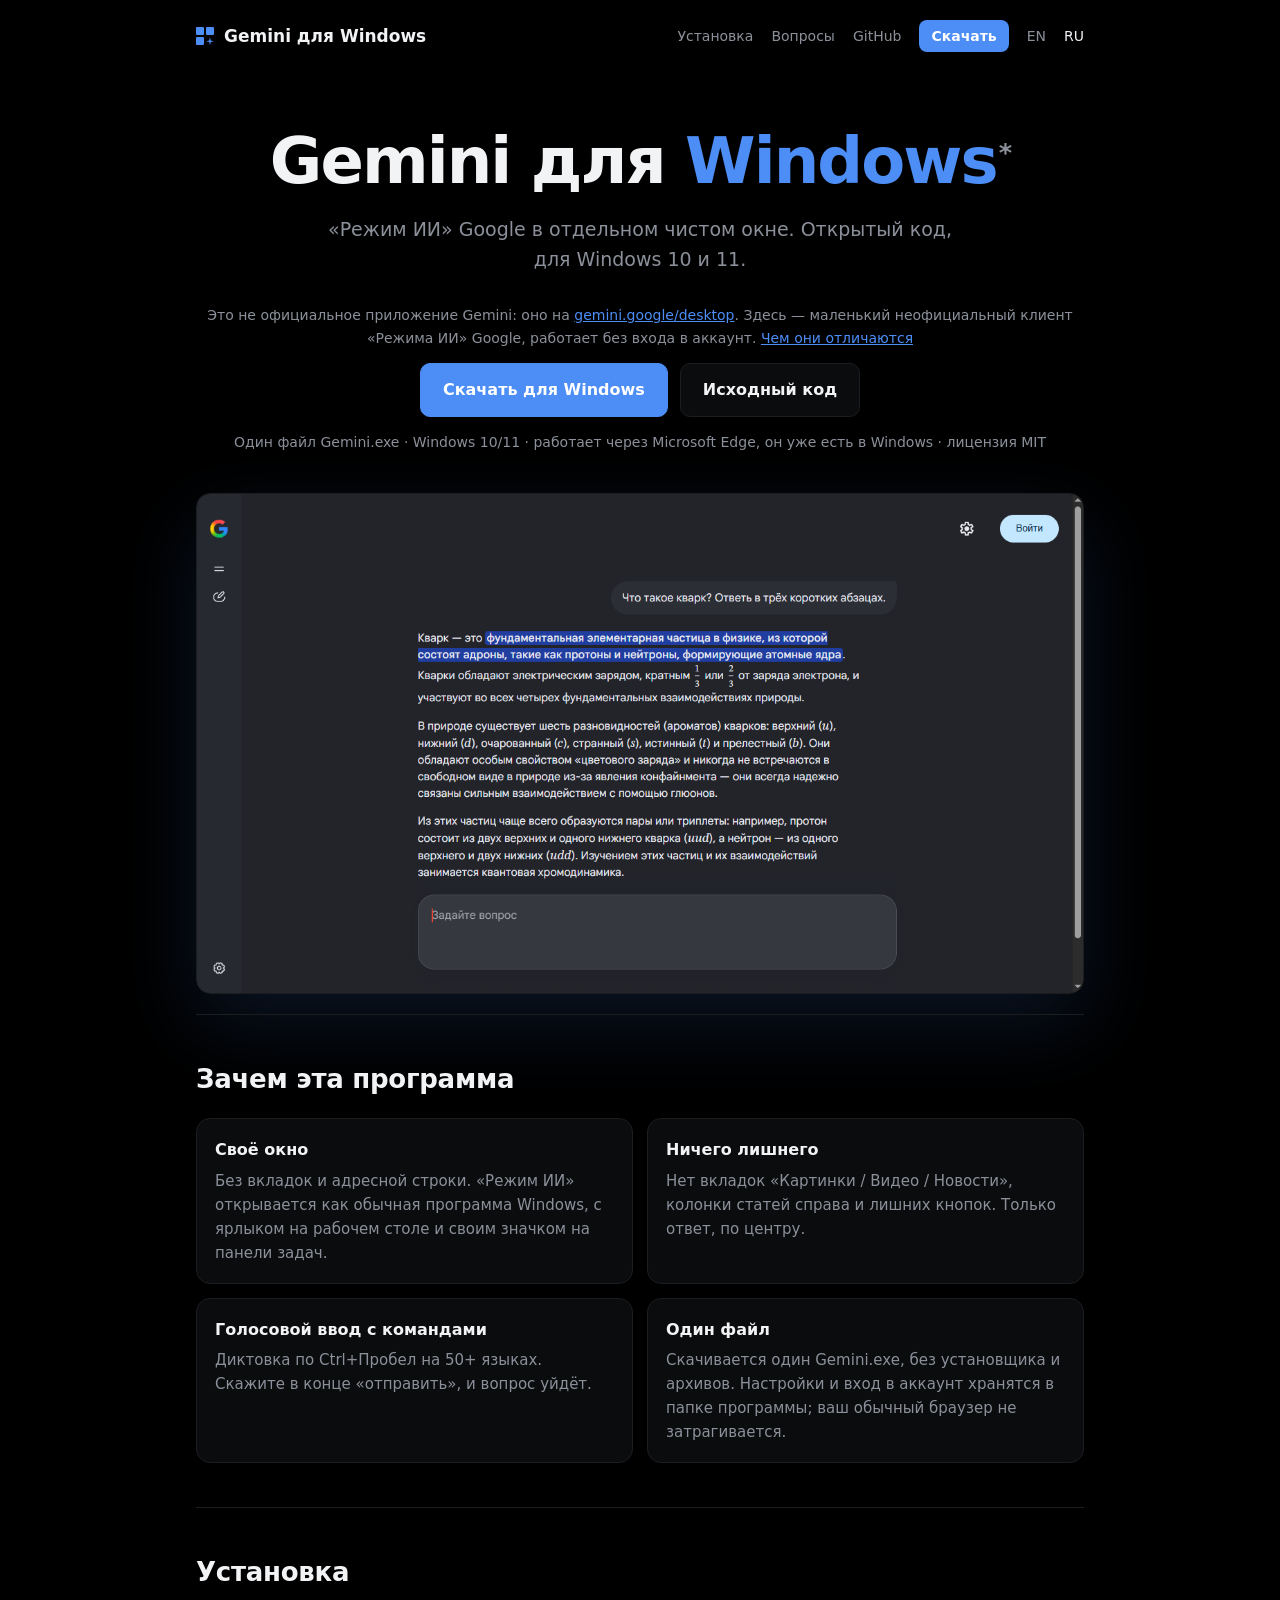
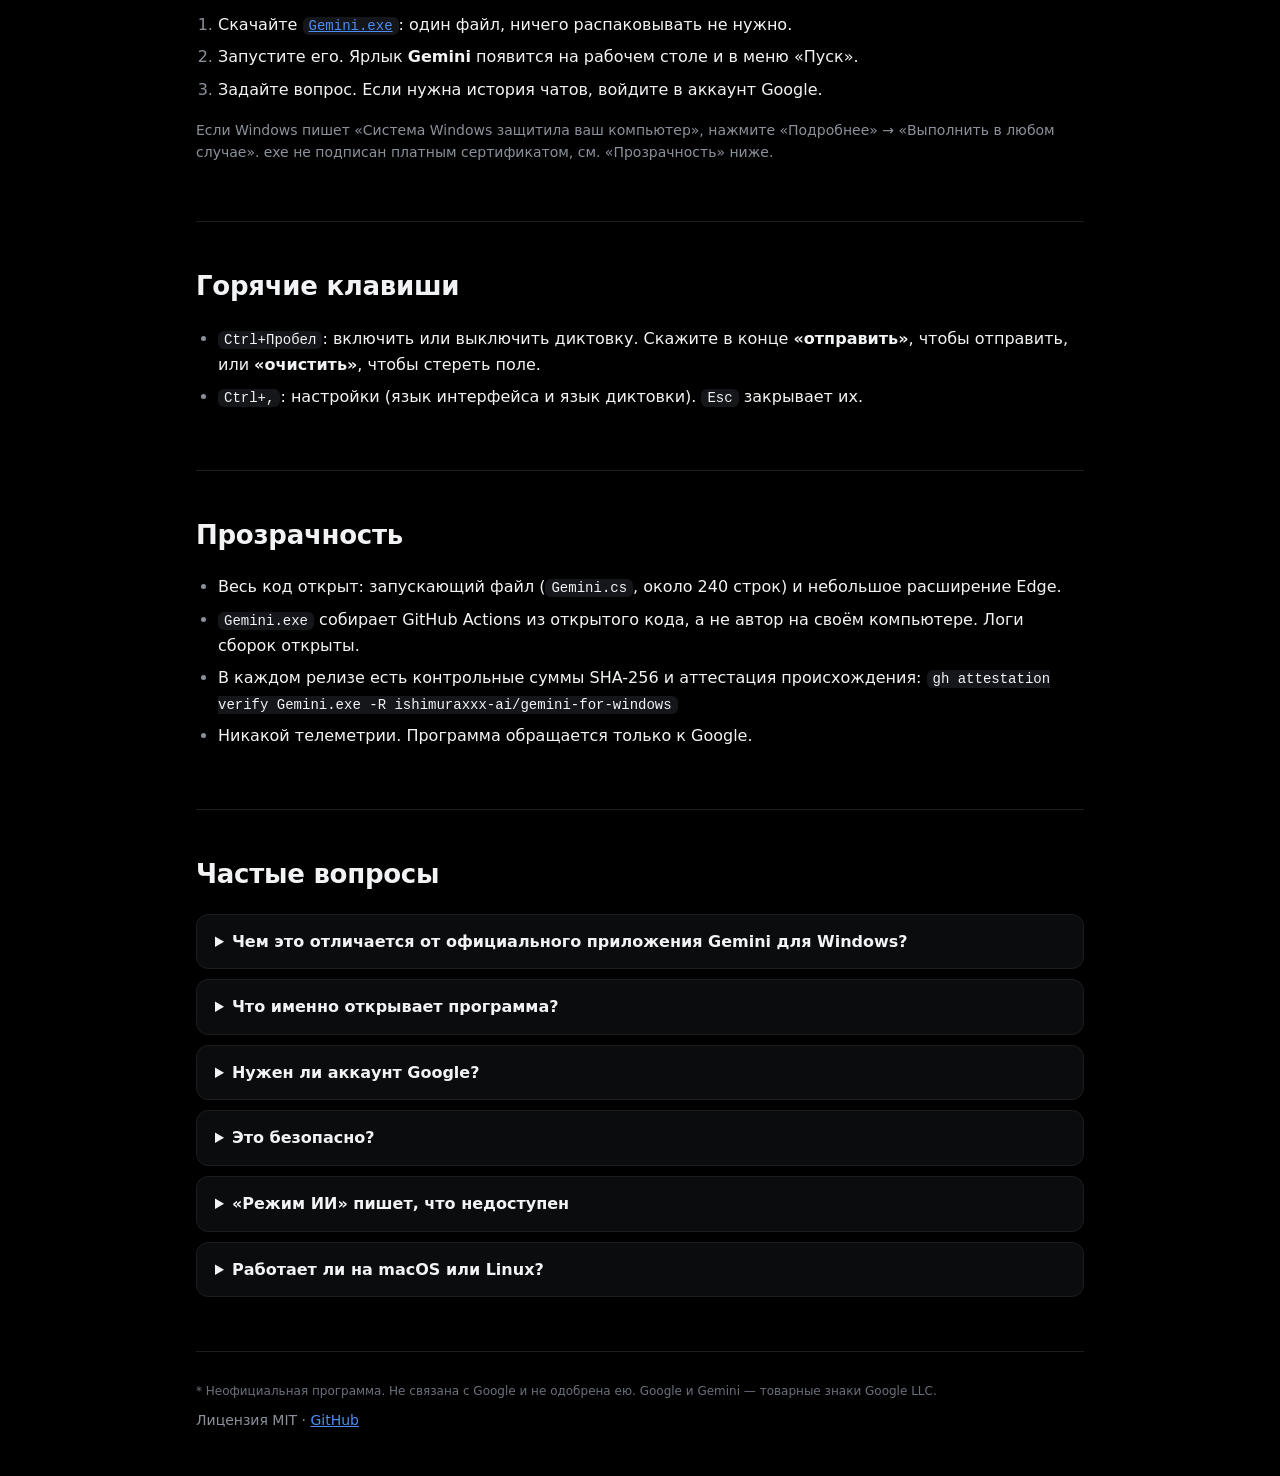
==== commit 698ff04f: "Say clearly that this is not the official Gemini app Google released its own Gemini app for Windows " ====
--- a/docs/ru/index.html
+++ b/docs/ru/index.html
@@ -4,7 +4,7 @@
   <meta charset="utf-8">
   <meta name="viewport" content="width=device-width, initial-scale=1">
   <title>Gemini для Windows: «Режим ИИ» Google как программа для Windows 10/11 (бесплатно, открытый код)</title>
-  <meta name="description" content="Бесплатная программа с открытым кодом для Windows 10 и 11: «Режим ИИ» Google (Gemini) в отдельном чистом окне с ярлыком на рабочем столе, без вкладок поиска и колонки источников, чат по центру и голосовой ввод с командами. Неофициальная.">
+  <meta name="description" content="Бесплатная программа с открытым кодом для Windows 10 и 11: «Режим ИИ» Google (Gemini) в отдельном чистом окне с ярлыком на рабочем столе, без вкладок поиска и колонки источников, чат по центру и голосовой ввод с командами. Неофициальная, не путать с официальным приложением Gemini.">
   <link rel="canonical" href="https://ishimuraxxx-ai.github.io/gemini-for-windows/ru/">
   <link rel="alternate" hreflang="en" href="https://ishimuraxxx-ai.github.io/gemini-for-windows/">
   <link rel="alternate" hreflang="ru" href="https://ishimuraxxx-ai.github.io/gemini-for-windows/ru/">
@@ -49,7 +49,9 @@
       { "@type": "Question", "name": "Это безопасно?",
         "acceptedAnswer": { "@type": "Answer", "text": "Весь код открыт. Gemini.exe собирается публично на GitHub Actions с контрольными суммами SHA-256 и аттестацией происхождения. Программа не собирает данные." } },
       { "@type": "Question", "name": "Это официальная программа?",
-        "acceptedAnswer": { "@type": "Answer", "text": "Нет. Это неофициальный проект с открытым кодом, не связанный с Google." } }
+        "acceptedAnswer": { "@type": "Answer", "text": "Нет. Это неофициальный проект с открытым кодом, не связанный с Google. Официальное приложение Gemini для Windows — на gemini.google/desktop." } },
+      { "@type": "Question", "name": "Чем это отличается от официального приложения Gemini для Windows?",
+        "acceptedAnswer": { "@type": "Answer", "text": "Официальное приложение Gemini для Windows от Google (gemini.google/desktop, вышло в сентябре 2026 года) — это полный ассистент Gemini: открывается поверх окон по Alt+Пробел, умеет работать с приложениями Google, создавать изображения и видео, выполнять задачи как агент. Gemini для Windows — неофициальная программа размером около 45 КБ, которая открывает другое: \u00abРежим ИИ\u00bb Google, ИИ-чат Google Поиска с ответами по материалам из интернета, и работает без входа в аккаунт. Плюс голосовой ввод с командами на 55 языках. Если нужен полный ассистент Gemini, ставьте официальное приложение." } }
     ]
   }
   </script>
@@ -72,6 +74,7 @@
       <section class="hero">
         <h1>Gemini для <span>Windows</span><sup>*</sup></h1>
         <p class="lead">«Режим ИИ» Google в отдельном чистом окне. Открытый код, для Windows 10 и 11.</p>
+        <p class="note">Это не официальное приложение Gemini: оно на <a href="https://gemini.google/desktop/">gemini.google/desktop</a>. Здесь — маленький неофициальный клиент «Режима ИИ» Google, работает без входа в аккаунт. <a href="#faq">Чем они отличаются</a></p>
         <div class="cta">
           <a class="btn primary" href="https://github.com/ishimuraxxx-ai/gemini-for-windows/releases/latest/download/Gemini.exe">Скачать для Windows</a>
           <a class="btn" href="https://github.com/ishimuraxxx-ai/gemini-for-windows">Исходный код</a>
@@ -120,6 +123,8 @@
 
       <section id="faq">
         <h2>Частые вопросы</h2>
+        <details><summary>Чем это отличается от официального приложения Gemini для Windows?</summary>
+          <p>Официальное приложение Gemini для Windows от Google (gemini.google/desktop, вышло в сентябре 2026 года) — это полный ассистент Gemini: открывается поверх окон по Alt+Пробел, умеет работать с приложениями Google, создавать изображения и видео, выполнять задачи как агент. Gemini для Windows — неофициальная программа размером около 45 КБ, которая открывает другое: «Режим ИИ» Google, ИИ-чат Google Поиска с ответами по материалам из интернета, и работает без входа в аккаунт. Плюс голосовой ввод с командами на 55 языках. Если нужен полный ассистент Gemini, ставьте официальное приложение.</p></details>
         <details><summary>Что именно открывает программа?</summary>
           <p>«Режим ИИ» Google (<code>google.com/search?udm=50</code>), ИИ-чат Google Поиска на базе Gemini. Программа показывает его в своём окне и прячет всё, кроме чата.</p></details>
         <details><summary>Нужен ли аккаунт Google?</summary>
